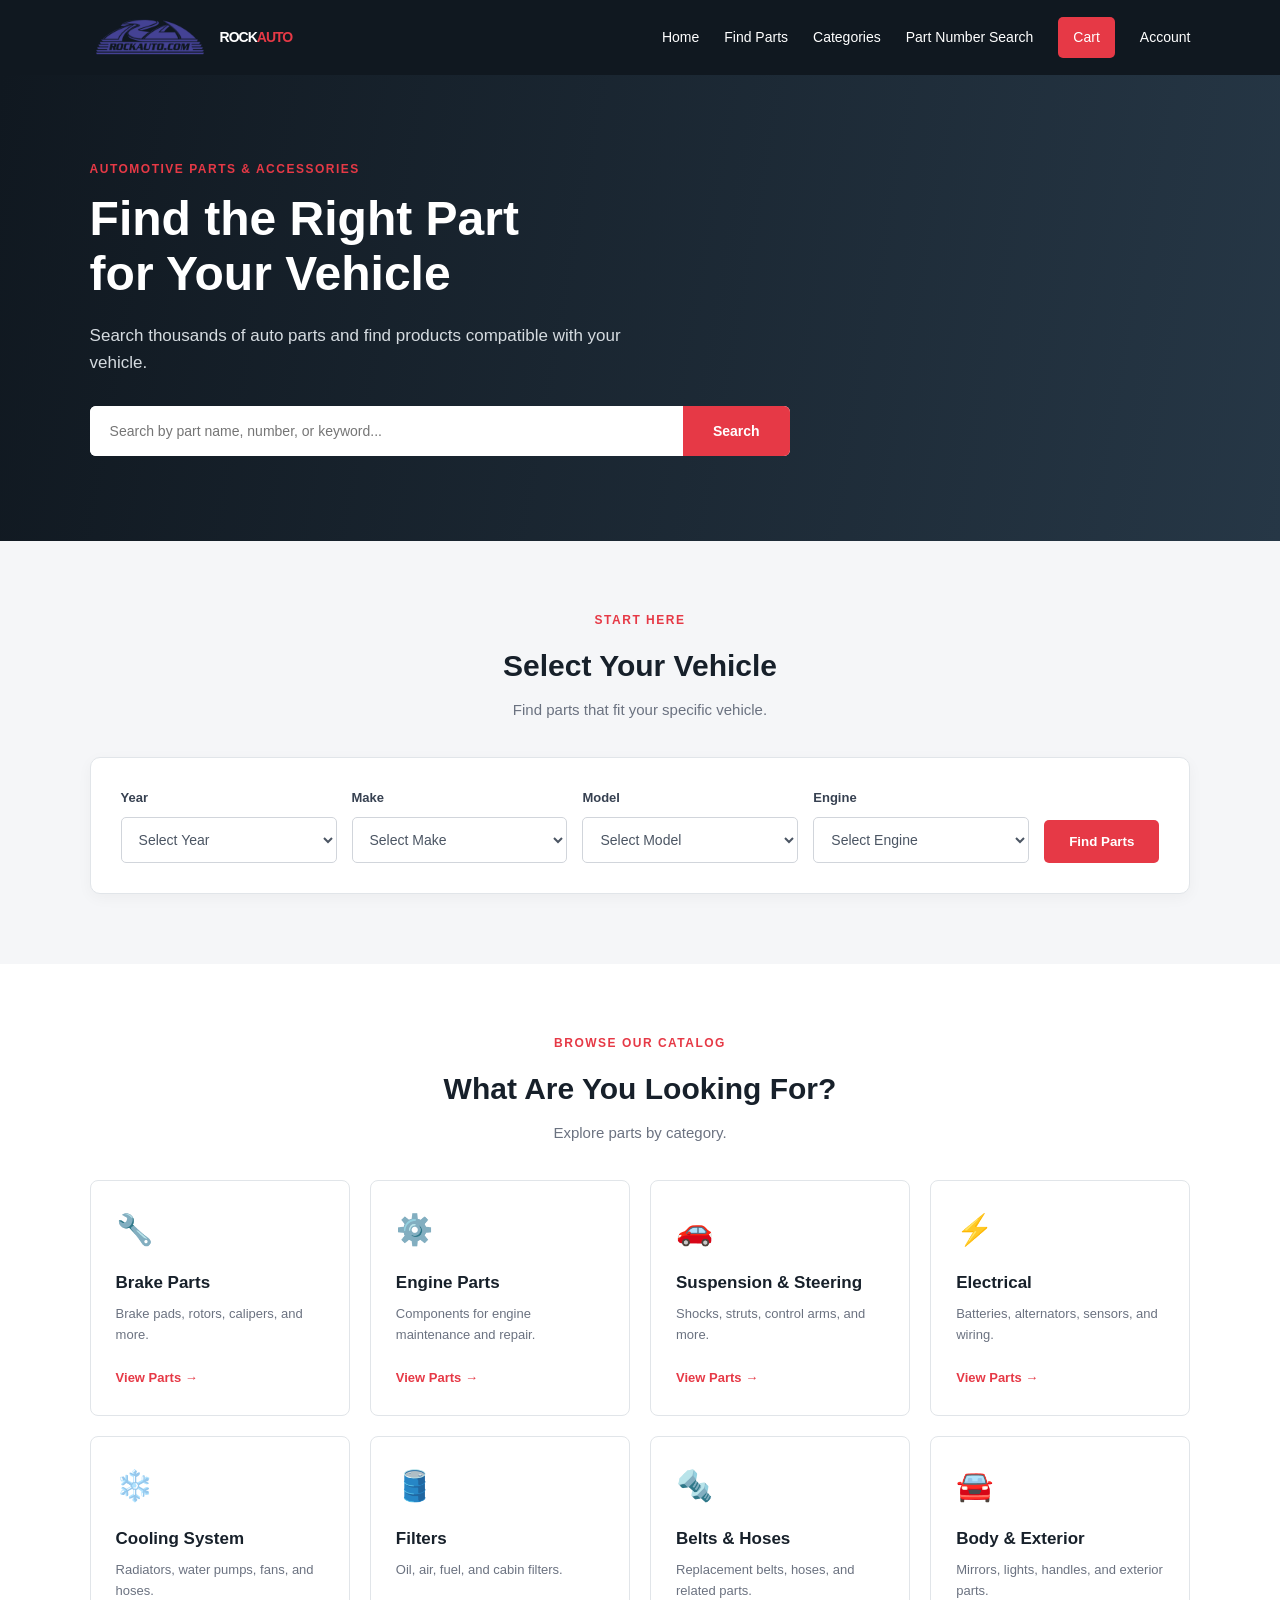
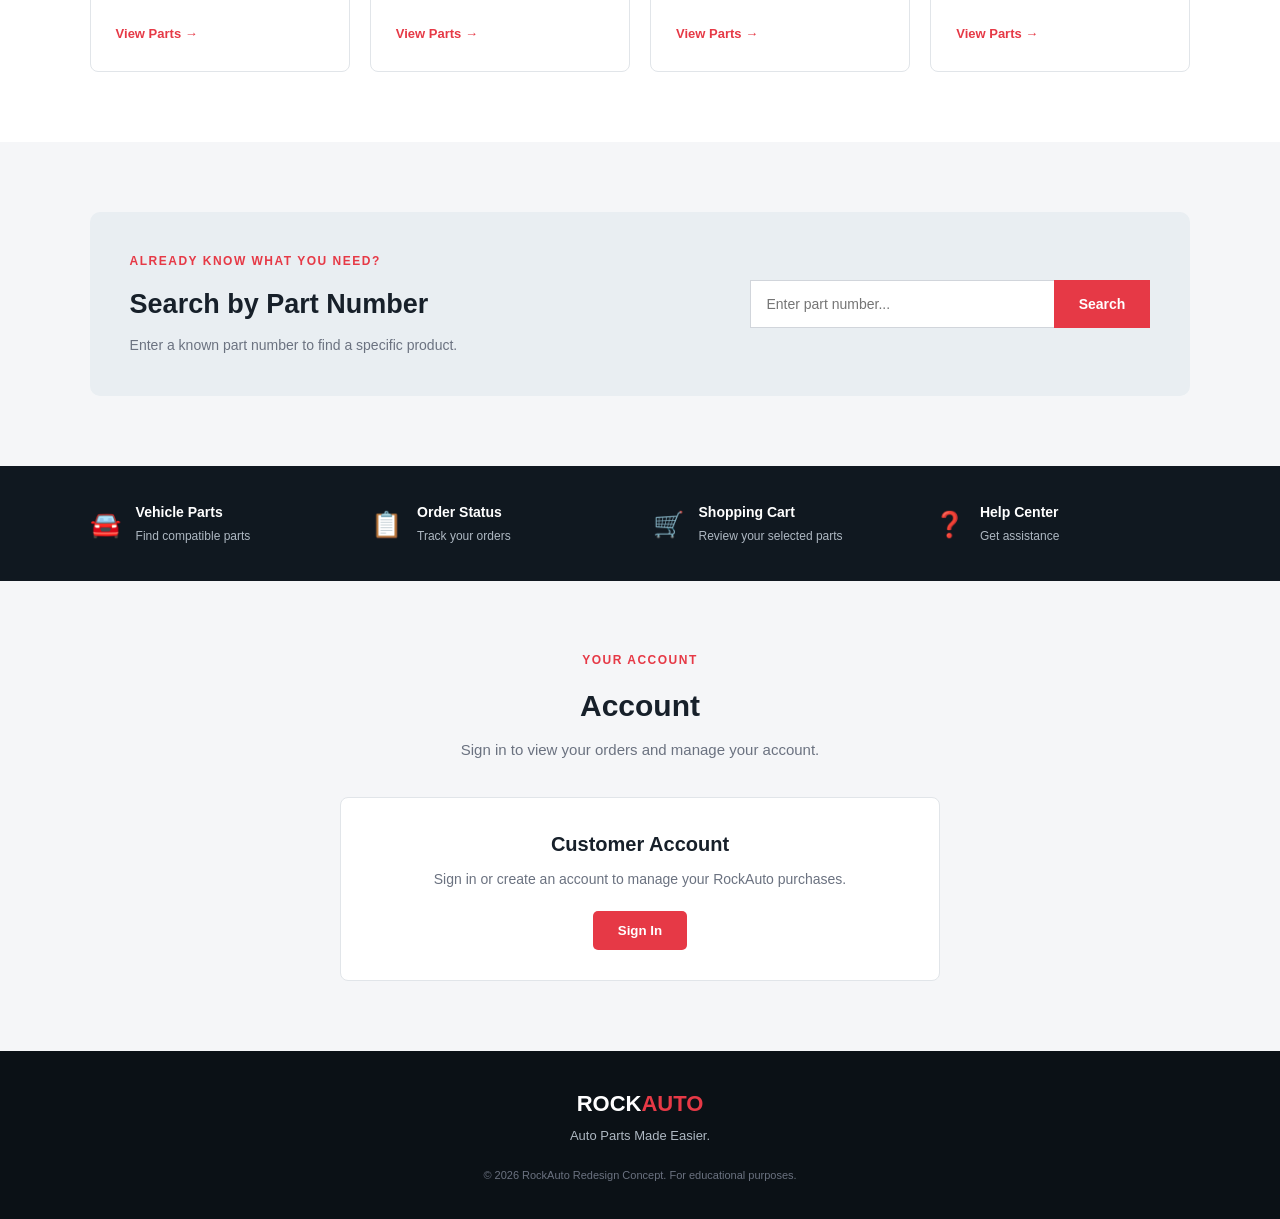
==== index.html @ 2efc0a8b "Add files via upload" ====
<!DOCTYPE html>

<html lang="en">

<head>
    <meta charset="UTF-8">
    <meta name="viewport" content="width=device-width, initial-scale=1.0">

<title>RockAuto | Auto Parts</title>

<link rel="stylesheet" href="style.css">

</head>

<body>

<div class="navbar">

    <div class="nav-container">

        <a href="index.html" class="logo">
            <img src="logo.png" alt="RockAuto Logo">
            ROCK<span>AUTO</span>
        </a>

        <div class="nav-links">
            <a href="index.html">Home</a>
            <a href="#vehicle-selector">Find Parts</a>
            <a href="#categories">Categories</a>
            <a href="#part-search">Part Number Search</a>
            <a href="cart.html" class="cart-link">Cart</a>
            <a href="#account">Account</a>
        </div>

    </div>

</div>

<div class="hero">

    <div class="hero-content">

        <p class="small-heading">AUTOMOTIVE PARTS & ACCESSORIES</p>
        
        <h1>
            Find the Right Part<br>
            for Your Vehicle
        </h1>

        <p class="hero-description">
            Search thousands of auto parts and find products
            compatible with your vehicle.
        </p>

        <div class="main-search">
            <input type="text" placeholder="Search by part name, number, or keyword...">
            <button type="button">Search</button>
        </div>

    </div>

</div>

<div class="section" id="vehicle-selector">

    <div class="section-heading">
        <p class="section-label">START HERE</p>
        <h2>Select Your Vehicle</h2>
        <p>Find parts that fit your specific vehicle.</p>
    </div>

    <div class="vehicle-box">

        <div class="vehicle-step">
            <label>Year</label>
            <select>
                <option>Select Year</option>
                <option>2026</option>
                <option>2025</option>
                <option>2024</option>
                <option>2023</option>
                <option>2022</option>
                <option>2021</option>
                <option>2020</option>
                <option>2019</option>   
                <option>2018</option>
                <option>2017</option>
                <option>2016</option>
            </select>
        </div>

        <div class="vehicle-step">
            <label>Make</label>
            <select>
                <option>Select Make</option>
                <option>Toyota</option>
                <option>Honda</option>
                <option>Ford</option>
                <option>Hyundai</option>
                <option>Mitsubishi</option>
                <option>Mazda</option>
                <option>Chevrolet</option>
                <option>Kia</option>
                <option>Nissan</option>
            </select>
        </div>

        <div class="vehicle-step">
            <label>Model</label>
            <select>
                <option>Select Model</option>
                <option>Vios</option>
                <option>Civic</option>
                <option>Corolla</option>
                <option>Ranger</option>
                <option>Accent</option>
                <option>Arata</option>
                <option>Suburban</option>
                <option>Carnival</option>
                <option>GT-R</option>
            </select>
        </div>

        <div class="vehicle-step">
            <label>Engine</label>
            <select>
                <option>Select Engine</option>
                <option>0.6L</option>
                <option>0.8L</option>
                <option>1.0L</option>
                <option>1.2L</option>
                <option>1.3L</option>
                <option>1.5L</option>
                <option>1.6L</option>
                <option>2.0L</option>
                <option>3.0L</option>
                <option>3.5L</option>
            </select>
        </div>

        <button type="button" class="find-button">Find Parts</button>

    </div>

</div>

<div class="section categories-section" id="categories">

    <div class="section-heading">
        <p class="section-label">BROWSE OUR CATALOG</p>
        <h2>What Are You Looking For?</h2>
        <p>Explore parts by category.</p>
    </div>

    <div class="category-grid">

        <div class="category-card">
            <div class="category-icon">🔧</div>
            <h3>Brake Parts</h3>
            <p>Brake pads, rotors, calipers, and more.</p>
            <a href="#">View Parts →</a>
        </div>

        <div class="category-card">
            <div class="category-icon">⚙️</div>
            <h3>Engine Parts</h3>
            <p>Components for engine maintenance and repair.</p>
            <a href="#">View Parts →</a>
        </div>

        <div class="category-card">
            <div class="category-icon">🚗</div>
            <h3>Suspension & Steering</h3>
            <p>Shocks, struts, control arms, and more.</p>
            <a href="#">View Parts →</a>
        </div>

        <div class="category-card">
            <div class="category-icon">⚡</div>
            <h3>Electrical</h3>
            <p>Batteries, alternators, sensors, and wiring.</p>
            <a href="#">View Parts →</a>
        </div>

        <div class="category-card">
            <div class="category-icon">❄️</div>
            <h3>Cooling System</h3>
            <p>Radiators, water pumps, fans, and hoses.</p>
            <a href="#">View Parts →</a>
        </div>

        <div class="category-card">
            <div class="category-icon">🛢️</div>
            <h3>Filters</h3>
            <p>Oil, air, fuel, and cabin filters.</p>
            <a href="#">View Parts →</a>
        </div>

        <div class="category-card">
            <div class="category-icon">🔩</div>
            <h3>Belts & Hoses</h3>
            <p>Replacement belts, hoses, and related parts.</p>
            <a href="#">View Parts →</a>
        </div>

        <div class="category-card">
            <div class="category-icon">🚘</div>
            <h3>Body & Exterior</h3>
            <p>Mirrors, lights, handles, and exterior parts.</p>
            <a href="#">View Parts →</a>
        </div>

    </div>

</div>

<div class="section" id="part-search">

    <div class="part-number-box">

        <div>
            <p class="section-label">ALREADY KNOW WHAT YOU NEED?</p>
            <h2>Search by Part Number</h2>
            <p>Enter a known part number to find a specific product.</p>
        </div>

        <div class="part-search">
            <input type="text" placeholder="Enter part number...">
            <button type="button">Search</button>
        </div>

    </div>

</div>

<div class="quick-access">

    <div class="quick-item">
        <span>🚘</span>
        <div>
            <h3>Vehicle Parts</h3>
            <p>Find compatible parts</p>
        </div>
    </div>

    <div class="quick-item">
        <span>📋</span>
        <div>
            <h3>Order Status</h3>
            <p>Track your orders</p>
        </div>
    </div>

    <a href="cart.html" class="quick-item">
        <span>🛒</span>
        <div>
            <h3>Shopping Cart</h3>
            <p>Review your selected parts</p>
        </div>
    </a>

    <div class="quick-item">
        <span>❓</span>
        <div>
            <h3>Help Center</h3>
            <p>Get assistance</p>
        </div>
    </div>

</div>

<div class="section" id="account">

    <div class="section-heading">
        <p class="section-label">YOUR ACCOUNT</p>
        <h2>Account</h2>
        <p>Sign in to view your orders and manage your account.</p>
    </div>

    <div class="account-box">
        <h3>Customer Account</h3>
        <p>Sign in or create an account to manage your RockAuto purchases.</p>
        <button type="button">Sign In</button>
    </div>

</div>

<div class="footer">

    <div class="footer-logo">
        ROCK<span>AUTO</span>
    </div>

    <p>Auto Parts Made Easier.</p>
    <p class="copyright">© 2026 RockAuto Redesign Concept. For educational purposes.</p>

</div>

</body>

</html>
---- style.css ----
* {
  margin: 0;
  padding: 0;
  box-sizing: border-box;
}

html {
scroll-behavior: smooth;
}

body {
font-family: Arial, Helvetica, sans-serif;
background-color: #f5f6f8;
color: #17202a;
line-height: 1.6;
}

.navbar {
background-color: #101820;
color: white;
min-height: 75px;
padding: 0 7%;
display: flex;
align-items: center;
justify-content: space-between;
gap: 25px;
}

.nav-container {
width: 100%;
display: flex;
align-items: center;
justify-content: space-between;
gap: 25px;
}

.logo {
    font-size: 25px;
    font-weight: bold;
    letter-spacing: -1px;
    white-space: nowrap;
    color: white;
    text-decoration: none;
    position: relative;
    padding-left: 130px;
}

.logo img {
    width: 120px;
    height: auto;
    position: absolute;
    left: 0;
    top: 50%;
    transform: translateY(-50%);
}

.logo span,
.footer-logo span {
color: #e63946;
}

.nav-links {
display: flex;
align-items: center;
gap: 25px;
}

.navbar a {
color: #ffffff;
text-decoration: none;
font-size: 14px;
transition: color 0.3s;
}

.navbar a:hover {
color: #e63946;
}

.cart-link {
background-color: #e63946;
padding: 9px 15px;
border-radius: 5px;
}

.cart-link:hover {
color: white !important;
background-color: #c92f3c;
}

.hero {
background: linear-gradient(100deg, #101820, #263746);
color: white;
padding: 85px 7%;
}

.hero-content {
max-width: 850px;
}

.small-heading,
.section-label {
color: #e63946;
font-size: 12px;
font-weight: bold;
letter-spacing: 1.5px;
margin-bottom: 12px;
}

.hero h1 {
font-size: 48px;
line-height: 1.15;
margin-bottom: 20px;
}

.hero-description {
color: #d5dbe0;
font-size: 17px;
margin-bottom: 30px;
max-width: 550px;
}

.main-search {
display: flex;
max-width: 700px;
background-color: white;
border-radius: 6px;
overflow: hidden;
}

.main-search input {
flex: 1;
border: none;
padding: 17px 20px;
font-size: 14px;
outline: none;
}

.main-search button,
.part-search button {
background-color: #e63946;
color: white;
border: none;
padding: 0 30px;
font-size: 14px;
font-weight: bold;
cursor: pointer;
}

.main-search button:hover,
.part-search button:hover,
.find-button:hover {
background-color: #c92f3c;
}

.section {
padding: 70px 7%;
}

.section-heading {
text-align: center;
margin-bottom: 35px;
}

.section-heading h2 {
font-size: 30px;
margin-bottom: 8px;
color: #17202a;
}

.section-heading p:not(.section-label) {
color: #6b7280;
font-size: 15px;
}

.vehicle-box {
background-color: white;
border: 1px solid #e1e5e9;
border-radius: 10px;
padding: 30px;
display: flex;
align-items: end;
gap: 15px;
max-width: 1150px;
margin: 0 auto;
box-shadow: 0 4px 15px rgba(0, 0, 0, 0.04);
}

.vehicle-step {
flex: 1;
}

.vehicle-step label {
display: block;
font-size: 13px;
font-weight: bold;
margin-bottom: 8px;
color: #374151;
}

.vehicle-step select {
width: 100%;
padding: 13px;
border: 1px solid #d1d5db;
border-radius: 5px;
background-color: white;
font-size: 14px;
color: #4b5563;
}

.find-button {
background-color: #e63946;
color: white;
border: none;
border-radius: 5px;
padding: 14px 25px;
font-weight: bold;
cursor: pointer;
white-space: nowrap;
}

.categories-section {
background-color: white;
}

.category-grid {
max-width: 1150px;
margin: 0 auto;
display: grid;
grid-template-columns: repeat(4, 1fr);
gap: 20px;
}

.category-card {
border: 1px solid #e1e5e9;
border-radius: 8px;
padding: 25px;
background-color: white;
transition: transform 0.3s, box-shadow 0.3s;
}

.category-card:hover {
transform: translateY(-4px);
box-shadow: 0 8px 20px rgba(0, 0, 0, 0.08);
}

.category-icon {
font-size: 30px;
margin-bottom: 15px;
}

.category-card h3 {
font-size: 17px;
margin-bottom: 8px;
}

.category-card p {
color: #6b7280;
font-size: 13px;
min-height: 45px;
margin-bottom: 15px;
}

.category-card a {
color: #e63946;
text-decoration: none;
font-size: 13px;
font-weight: bold;
}

.part-number-box {
max-width: 1150px;
margin: 0 auto;
padding: 40px;
border-radius: 10px;
background-color: #e9eef2;
display: flex;
align-items: center;
justify-content: space-between;
gap: 30px;
}

.part-number-box h2 {
font-size: 27px;
margin-bottom: 8px;
}

.part-number-box p:not(.section-label) {
color: #6b7280;
font-size: 14px;
}

.part-search {
display: flex;
min-width: 400px;
height: 48px;
}

.part-search input {
flex: 1;
border: 1px solid #d1d5db;
border-right: none;
padding: 0 15px;
outline: none;
font-size: 14px;
}

.part-search button {
padding: 0 25px;
}

.quick-access {
background-color: #101820;
color: white;
padding: 35px 7%;
display: grid;
grid-template-columns: repeat(4, 1fr);
gap: 25px;
}

.quick-item {
display: flex;
align-items: center;
gap: 15px;
color: white;
text-decoration: none;
}

.quick-item > span {
font-size: 25px;
}

.quick-item h3 {
font-size: 14px;
margin-bottom: 3px;
}

.quick-item p {
color: #aeb8c2;
font-size: 12px;
}

.footer {
background-color: #0b1116;
color: #aeb8c2;
text-align: center;
padding: 35px 7%;
}

.footer-logo {
color: white;
font-size: 22px;
font-weight: bold;
margin-bottom: 5px;
}

.footer p {
font-size: 13px;
}

.footer .copyright {
margin-top: 20px;
color: #6b7280;
font-size: 11px;
}

.account-box {
max-width: 600px;
margin: 0 auto;
background-color: white;
border: 1px solid #e1e5e9;
border-radius: 8px;
padding: 30px;
text-align: center;
}

.account-box h3 {
font-size: 20px;
margin-bottom: 8px;
}

.account-box p {
color: #6b7280;
font-size: 14px;
margin-bottom: 20px;
}

.account-box button {
background-color: #e63946;
color: white;
border: none;
border-radius: 5px;
padding: 12px 25px;
font-weight: bold;
cursor: pointer;
}

.account-box button:hover {
background-color: #c92f3c;
}

.cart-section {
background-color: #f5f6f8;
}

.cart-container {
max-width: 1150px;
margin: 0 auto;
display: grid;
grid-template-columns: 1fr 350px;
gap: 25px;
align-items: start;
}

.cart-products {
display: flex;
flex-direction: column;
gap: 15px;
}

.cart-product {
background-color: white;
border: 1px solid #e1e5e9;
border-radius: 8px;
padding: 20px;
display: flex;
align-items: center;
gap: 20px;
}

.cart-product-image {
width: 80px;
height: 80px;
background-color: #e9eef2;
border-radius: 6px;
display: flex;
align-items: center;
justify-content: center;
font-size: 35px;
flex-shrink: 0;
}

.cart-product-info {
flex: 1;
}

.cart-product-info .product-category {
margin-bottom: 5px;
}

.cart-product-info h3 {
font-size: 16px;
margin-bottom: 5px;
}

.cart-product-info p:not(.product-category) {
color: #6b7280;
font-size: 12px;
margin-bottom: 5px;
}

.product-category {
color: #e63946;
font-size: 12px;
font-weight: bold;
}

.part-number {
color: #9ca3af;
font-size: 11px;
}

.cart-product-quantity label,
.cart-product-price p {
display: block;
color: #6b7280;
font-size: 11px;
margin-bottom: 7px;
}

.quantity-box {
display: flex;
align-items: center;
border: 1px solid #d1d5db;
border-radius: 4px;
overflow: hidden;
}

.quantity-box button {
width: 28px;
height: 30px;
border: none;
background-color: #f5f6f8;
cursor: pointer;
font-size: 16px;
}

.quantity-box button:hover {
background-color: #e5e7eb;
}

.quantity-box span {
width: 30px;
text-align: center;
font-size: 13px;
}

.cart-product-price {
min-width: 90px;
}

.cart-product-price strong {
font-size: 15px;
color: #17202a;
}

.remove-button {
background: none;
border: none;
color: #e63946;
font-size: 12px;
cursor: pointer;
}

.remove-button:hover {
text-decoration: underline;
}

.cart-summary {
background-color: white;
border: 1px solid #e1e5e9;
border-radius: 8px;
padding: 25px;
position: sticky;
top: 20px;
}

.cart-summary h3 {
font-size: 20px;
margin-bottom: 25px;
}

.summary-row {
display: flex;
justify-content: space-between;
gap: 15px;
margin-bottom: 15px;
font-size: 13px;
color: #6b7280;
}

.summary-divider {
height: 1px;
background-color: #e1e5e9;
margin: 20px 0;
}

.summary-total {
display: flex;
justify-content: space-between;
align-items: center;
margin-bottom: 25px;
font-size: 18px;
}

.summary-total strong {
color: #17202a;
font-size: 21px;
}

.checkout-button {
width: 100%;
background-color: #e63946;
color: white;
border: none;
padding: 14px;
border-radius: 5px;
font-size: 14px;
font-weight: bold;
cursor: pointer;
margin-bottom: 10px;
}

.checkout-button:hover {
background-color: #c92f3c;
}

.continue-button {
display: block;
width: 100%;
background-color: white;
color: #374151;
border: 1px solid #d1d5db;
padding: 13px;
border-radius: 5px;
font-size: 13px;
text-align: center;
text-decoration: none;
cursor: pointer;
}

.continue-button:hover {
background-color: #f5f6f8;
}

@media (max-width: 1100px) {

.navbar {
    padding: 0 4%;
}

.nav-links {
    gap: 15px;
}

.category-grid {
    grid-template-columns: repeat(2, 1fr);
}

.vehicle-box {
    flex-wrap: wrap;
}

.vehicle-step {
    min-width: 200px;
}

}

@media (max-width: 900px) {

.cart-container {
    grid-template-columns: 1fr;
}

.cart-summary {
    position: static;
}

}

@media (max-width: 768px) {

.navbar {
    flex-direction: column;
    padding: 20px;
    gap: 15px;
}

.nav-container {
    flex-direction: column;
}

.nav-links {
    flex-wrap: wrap;
    justify-content: center;
}

.hero {
    padding: 60px 6%;
}

.hero h1 {
    font-size: 36px;
}

.main-search {
    flex-direction: column;
}

.main-search button {
    padding: 14px;
}

.section {
    padding: 50px 6%;
}

.vehicle-box {
    flex-direction: column;
    align-items: stretch;
}

.vehicle-step {
    min-width: 100%;
}

.find-button {
    width: 100%;
}

.category-grid {
    grid-template-columns: 1fr;
}

.part-number-box {
    flex-direction: column;
    align-items: stretch;
    padding: 30px;
}

.part-search {
    min-width: 100%;
}

.quick-access {
    grid-template-columns: repeat(2, 1fr);
    padding: 35px 6%;
}

}

@media (max-width: 650px) {

.cart-product {
    flex-wrap: wrap;
    gap: 15px;
}

.cart-product-info {
    min-width: calc(100% - 100px);
}

.cart-product-quantity,
.cart-product-price,
.remove-button {
    margin-top: 5px;
}

}

@media (max-width: 480px) {

.hero h1 {
    font-size: 30px;
}

.section-heading h2 {
    font-size: 25px;
}

.quick-access {
    grid-template-columns: 1fr;
}

.part-search {
    flex-direction: column;
    height: auto;
    gap: 10px;
}

.part-search input {
    height: 45px;
    border: 1px solid #d1d5db;
}

.part-search button {
    height: 45px;
}

}
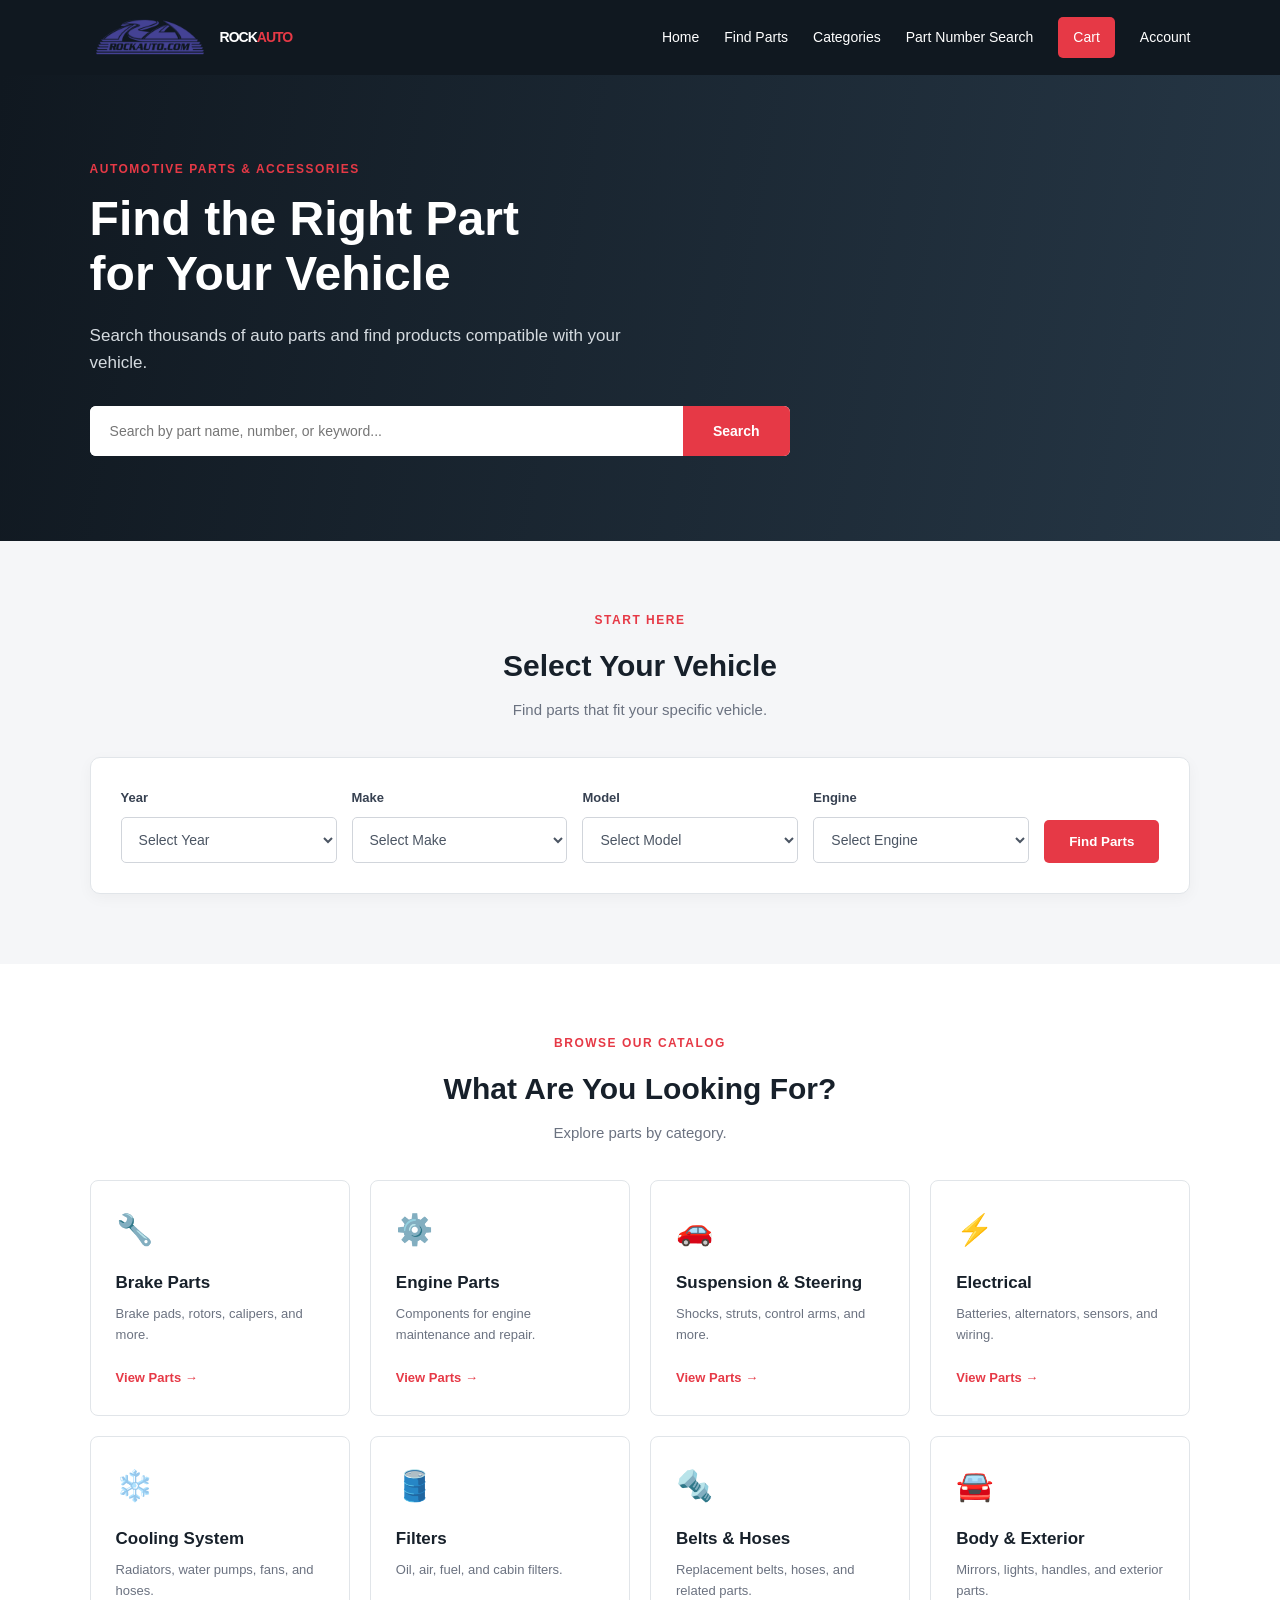
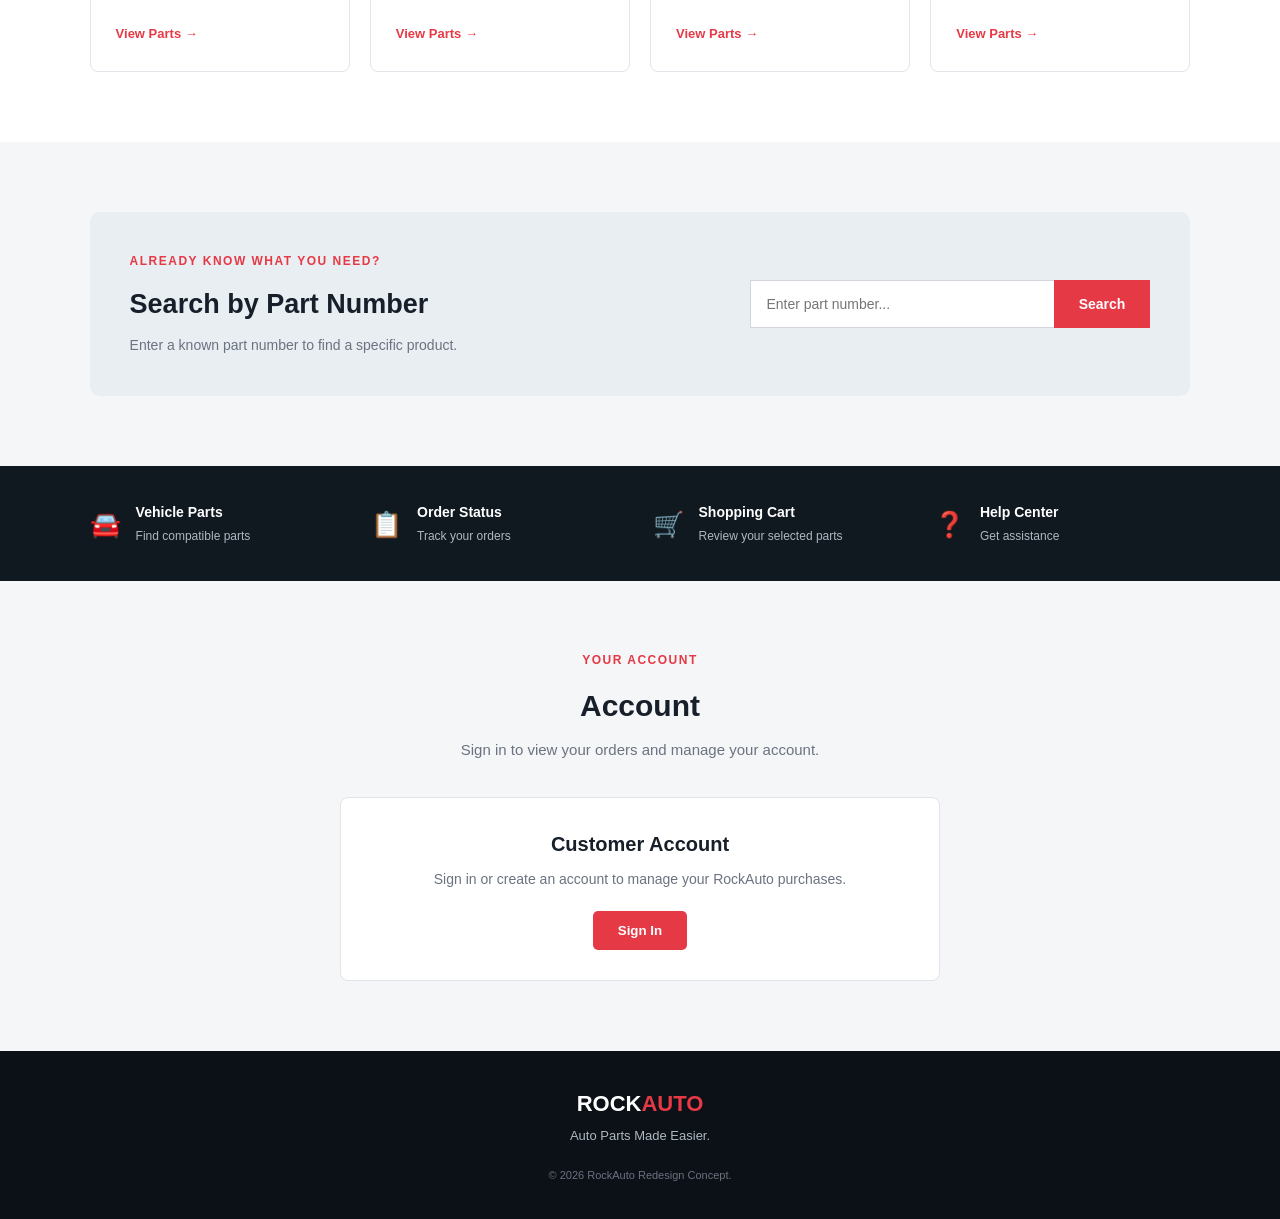
==== commit b0e3259f: "removed a sentence for footer" ====
--- a/index.html
+++ b/index.html
@@ -292,10 +292,10 @@
     </div>
 
     <p>Auto Parts Made Easier.</p>
-    <p class="copyright">© 2026 RockAuto Redesign Concept. For educational purposes.</p>
+    <p class="copyright">© 2026 RockAuto Redesign Concept.</p>
 
 </div>
 
 </body>
 
-</html>+</html>
--- a/style.css
+++ b/style.css
@@ -1,37 +1,37 @@
 * {
-  margin: 0;
-  padding: 0;
-  box-sizing: border-box;
+    margin: 0;
+    padding: 0;
+    box-sizing: border-box;
 }
 
 html {
-scroll-behavior: smooth;
+    scroll-behavior: smooth;
 }
 
 body {
-font-family: Arial, Helvetica, sans-serif;
-background-color: #f5f6f8;
-color: #17202a;
-line-height: 1.6;
+    font-family: Arial, Helvetica, sans-serif;
+    background-color: #f5f6f8;
+    color: #17202a;
+    line-height: 1.6;
 }
 
 .navbar {
-background-color: #101820;
-color: white;
-min-height: 75px;
-padding: 0 7%;
-display: flex;
-align-items: center;
-justify-content: space-between;
-gap: 25px;
+    background-color: #101820;
+    color: white;
+    min-height: 75px;
+    padding: 0 7%;
+    display: flex;
+    align-items: center;
+    justify-content: space-between;
+    gap: 25px;
 }
 
 .nav-container {
-width: 100%;
-display: flex;
-align-items: center;
-justify-content: space-between;
-gap: 25px;
+    width: 100%;
+    display: flex;
+    align-items: center;
+    justify-content: space-between;
+    gap: 25px;
 }
 
 .logo {
@@ -54,707 +54,713 @@
     transform: translateY(-50%);
 }
 
-.logo span,
-.footer-logo span {
-color: #e63946;
+.logo span, .footer-logo span {
+    color: #e63946;
 }
 
 .nav-links {
-display: flex;
-align-items: center;
-gap: 25px;
+    display: flex;
+    align-items: center;
+    gap: 25px;
 }
 
 .navbar a {
-color: #ffffff;
-text-decoration: none;
-font-size: 14px;
-transition: color 0.3s;
+    color: #ffffff;
+    text-decoration: none;
+    font-size: 14px;
+    transition: color 0.3s;
 }
 
 .navbar a:hover {
-color: #e63946;
+    color: #e63946;
 }
 
 .cart-link {
-background-color: #e63946;
-padding: 9px 15px;
-border-radius: 5px;
+    background-color: #e63946;
+    padding: 9px 15px;
+    border-radius: 5px;
 }
 
 .cart-link:hover {
-color: white !important;
-background-color: #c92f3c;
-}
+    color: white !important;
+    background-color: #c92f3c;
+}
+
+/* HTML PAGE */
 
 .hero {
-background: linear-gradient(100deg, #101820, #263746);
-color: white;
-padding: 85px 7%;
+    background: linear-gradient(100deg, #101820, #263746);
+    color: white;
+    padding: 85px 7%;
 }
 
 .hero-content {
-max-width: 850px;
-}
-
-.small-heading,
-.section-label {
-color: #e63946;
-font-size: 12px;
-font-weight: bold;
-letter-spacing: 1.5px;
-margin-bottom: 12px;
+    max-width: 850px;
+}
+
+.small-heading, .section-label {
+    color: #e63946;
+    font-size: 12px;
+    font-weight: bold;
+    letter-spacing: 1.5px;
+    margin-bottom: 12px;
 }
 
 .hero h1 {
-font-size: 48px;
-line-height: 1.15;
-margin-bottom: 20px;
+    font-size: 48px;
+    line-height: 1.15;
+    margin-bottom: 20px;
 }
 
 .hero-description {
-color: #d5dbe0;
-font-size: 17px;
-margin-bottom: 30px;
-max-width: 550px;
+    color: #d5dbe0;
+    font-size: 17px;
+    margin-bottom: 30px;
+    max-width: 550px;
 }
 
 .main-search {
-display: flex;
-max-width: 700px;
-background-color: white;
-border-radius: 6px;
-overflow: hidden;
+    display: flex;
+    max-width: 700px;
+    background-color: white;
+    border-radius: 6px;
+    overflow: hidden;
 }
 
 .main-search input {
-flex: 1;
-border: none;
-padding: 17px 20px;
-font-size: 14px;
-outline: none;
-}
-
-.main-search button,
+    flex: 1;
+    border: none;
+    padding: 17px 20px;
+    font-size: 14px;
+    outline: none;
+}
+
+.main-search button, .part-search button {
+    background-color: #e63946;
+    color: white;
+    border: none;
+    padding: 0 30px;
+    font-size: 14px;
+    font-weight: bold;
+    cursor: pointer;
+}
+
+.main-search button:hover, .part-search button:hover, .find-button:hover {
+    background-color: #c92f3c;
+}
+
+.section {
+    padding: 70px 7%;
+}
+
+.section-heading {
+    text-align: center;
+    margin-bottom: 35px;
+}
+
+.section-heading h2 {
+    font-size: 30px;
+    margin-bottom: 8px;
+    color: #17202a;
+}
+
+.section-heading p:not(.section-label) {
+    color: #6b7280;
+    font-size: 15px;
+}
+
+.vehicle-box {
+    background-color: white;
+    border: 1px solid #e1e5e9;
+    border-radius: 10px;
+    padding: 30px;
+    display: flex;
+    align-items: end;
+    gap: 15px;
+    max-width: 1150px;
+    margin: 0 auto;
+    box-shadow: 0 4px 15px rgba(0, 0, 0, 0.04);
+}
+
+.vehicle-step {
+    flex: 1;
+}
+
+.vehicle-step label {
+    display: block;
+    font-size: 13px;
+    font-weight: bold;
+    margin-bottom: 8px;
+    color: #374151;
+}
+
+.vehicle-step select {
+    width: 100%;
+    padding: 13px;
+    border: 1px solid #d1d5db;
+    border-radius: 5px;
+    background-color: white;
+    font-size: 14px;
+    color: #4b5563;
+}
+
+.find-button {
+    background-color: #e63946;
+    color: white;
+    border: none;
+    border-radius: 5px;
+    padding: 14px 25px;
+    font-weight: bold;
+    cursor: pointer;
+    white-space: nowrap;
+}
+
+.categories-section {
+    background-color: white;
+}
+
+.category-grid {
+    max-width: 1150px;
+    margin: 0 auto;
+    display: grid;
+    grid-template-columns: repeat(4, 1fr);
+    gap: 20px;
+}
+
+.category-card {
+    border: 1px solid #e1e5e9;
+    border-radius: 8px;
+    padding: 25px;
+    background-color: white;
+    transition: transform 0.3s, box-shadow 0.3s;
+}
+
+.category-card:hover {
+    transform: translateY(-4px);
+    box-shadow: 0 8px 20px rgba(0, 0, 0, 0.08);
+}
+
+.category-icon {
+    font-size: 30px;
+    margin-bottom: 15px;
+}
+
+.category-card h3 {
+    font-size: 17px;
+    margin-bottom: 8px;
+}
+
+.category-card p {
+    color: #6b7280;
+    font-size: 13px;
+    min-height: 45px;
+    margin-bottom: 15px;
+}
+
+.category-card a {
+    color: #e63946;
+    text-decoration: none;
+    font-size: 13px;
+    font-weight: bold;
+}
+
+.part-number-box {
+    max-width: 1150px;
+    margin: 0 auto;
+    padding: 40px;
+    border-radius: 10px;
+    background-color: #e9eef2;
+    display: flex;
+    align-items: center;
+    justify-content: space-between;
+    gap: 30px;
+}
+
+.part-number-box h2 {
+    font-size: 27px;
+    margin-bottom: 8px;
+}
+
+.part-number-box p:not(.section-label) {
+    color: #6b7280;
+    font-size: 14px;
+}
+
+.part-search {
+    display: flex;
+    min-width: 400px;
+    height: 48px;
+}
+
+.part-search input {
+    flex: 1;
+    border: 1px solid #d1d5db;
+    border-right: none;
+    padding: 0 15px;
+    outline: none;
+    font-size: 14px;
+}
+
 .part-search button {
-background-color: #e63946;
-color: white;
-border: none;
-padding: 0 30px;
-font-size: 14px;
-font-weight: bold;
-cursor: pointer;
-}
-
-.main-search button:hover,
-.part-search button:hover,
-.find-button:hover {
-background-color: #c92f3c;
-}
-
-.section {
-padding: 70px 7%;
-}
-
-.section-heading {
-text-align: center;
-margin-bottom: 35px;
-}
-
-.section-heading h2 {
-font-size: 30px;
-margin-bottom: 8px;
-color: #17202a;
-}
-
-.section-heading p:not(.section-label) {
-color: #6b7280;
-font-size: 15px;
-}
-
-.vehicle-box {
-background-color: white;
-border: 1px solid #e1e5e9;
-border-radius: 10px;
-padding: 30px;
-display: flex;
-align-items: end;
-gap: 15px;
-max-width: 1150px;
-margin: 0 auto;
-box-shadow: 0 4px 15px rgba(0, 0, 0, 0.04);
-}
-
-.vehicle-step {
-flex: 1;
-}
-
-.vehicle-step label {
-display: block;
-font-size: 13px;
-font-weight: bold;
-margin-bottom: 8px;
-color: #374151;
-}
-
-.vehicle-step select {
-width: 100%;
-padding: 13px;
-border: 1px solid #d1d5db;
-border-radius: 5px;
-background-color: white;
-font-size: 14px;
-color: #4b5563;
-}
-
-.find-button {
-background-color: #e63946;
-color: white;
-border: none;
-border-radius: 5px;
-padding: 14px 25px;
-font-weight: bold;
-cursor: pointer;
-white-space: nowrap;
-}
-
-.categories-section {
-background-color: white;
-}
-
-.category-grid {
-max-width: 1150px;
-margin: 0 auto;
-display: grid;
-grid-template-columns: repeat(4, 1fr);
-gap: 20px;
-}
-
-.category-card {
-border: 1px solid #e1e5e9;
-border-radius: 8px;
-padding: 25px;
-background-color: white;
-transition: transform 0.3s, box-shadow 0.3s;
-}
-
-.category-card:hover {
-transform: translateY(-4px);
-box-shadow: 0 8px 20px rgba(0, 0, 0, 0.08);
-}
-
-.category-icon {
-font-size: 30px;
-margin-bottom: 15px;
-}
-
-.category-card h3 {
-font-size: 17px;
-margin-bottom: 8px;
-}
-
-.category-card p {
-color: #6b7280;
-font-size: 13px;
-min-height: 45px;
-margin-bottom: 15px;
-}
-
-.category-card a {
-color: #e63946;
-text-decoration: none;
-font-size: 13px;
-font-weight: bold;
-}
-
-.part-number-box {
-max-width: 1150px;
-margin: 0 auto;
-padding: 40px;
-border-radius: 10px;
-background-color: #e9eef2;
-display: flex;
-align-items: center;
-justify-content: space-between;
-gap: 30px;
-}
-
-.part-number-box h2 {
-font-size: 27px;
-margin-bottom: 8px;
-}
-
-.part-number-box p:not(.section-label) {
-color: #6b7280;
-font-size: 14px;
-}
-
-.part-search {
-display: flex;
-min-width: 400px;
-height: 48px;
-}
-
-.part-search input {
-flex: 1;
-border: 1px solid #d1d5db;
-border-right: none;
-padding: 0 15px;
-outline: none;
-font-size: 14px;
-}
-
-.part-search button {
-padding: 0 25px;
+    padding: 0 25px;
 }
 
 .quick-access {
-background-color: #101820;
-color: white;
-padding: 35px 7%;
-display: grid;
-grid-template-columns: repeat(4, 1fr);
-gap: 25px;
+    background-color: #101820;
+    color: white;
+    padding: 35px 7%;
+    display: grid;
+    grid-template-columns: repeat(4, 1fr);
+    gap: 25px;
 }
 
 .quick-item {
-display: flex;
-align-items: center;
-gap: 15px;
-color: white;
-text-decoration: none;
+    display: flex;
+    align-items: center;
+    gap: 15px;
+    color: white;
+    text-decoration: none;
 }
 
 .quick-item > span {
-font-size: 25px;
+    font-size: 25px;
 }
 
 .quick-item h3 {
-font-size: 14px;
-margin-bottom: 3px;
+    font-size: 14px;
+    margin-bottom: 3px;
 }
 
 .quick-item p {
-color: #aeb8c2;
-font-size: 12px;
+    color: #aeb8c2;
+    font-size: 12px;
 }
 
 .footer {
-background-color: #0b1116;
-color: #aeb8c2;
-text-align: center;
-padding: 35px 7%;
+    background-color: #0b1116;
+    color: #aeb8c2;
+    text-align: center;
+    padding: 35px 7%;
 }
 
 .footer-logo {
-color: white;
-font-size: 22px;
-font-weight: bold;
-margin-bottom: 5px;
+    color: white;
+    font-size: 22px;
+    font-weight: bold;
+    margin-bottom: 5px;
 }
 
 .footer p {
-font-size: 13px;
+    display: block;
+    margin: 0;
+    padding: 0;
+    font-size: 13px;
+    line-height: 1.6;
 }
 
 .footer .copyright {
-margin-top: 20px;
-color: #6b7280;
-font-size: 11px;
+    display: block;
+    margin-top: 20px;
+    color: #6b7280;
+    font-size: 11px;
 }
 
 .account-box {
-max-width: 600px;
-margin: 0 auto;
-background-color: white;
-border: 1px solid #e1e5e9;
-border-radius: 8px;
-padding: 30px;
-text-align: center;
+    max-width: 600px;
+    margin: 0 auto;
+    background-color: white;
+    border: 1px solid #e1e5e9;
+    border-radius: 8px;
+    padding: 30px;
+    text-align: center;
 }
 
 .account-box h3 {
-font-size: 20px;
-margin-bottom: 8px;
+    font-size: 20px;
+    margin-bottom: 8px;
 }
 
 .account-box p {
-color: #6b7280;
-font-size: 14px;
-margin-bottom: 20px;
+    color: #6b7280;
+    font-size: 14px;
+    margin-bottom: 20px;
 }
 
 .account-box button {
-background-color: #e63946;
-color: white;
-border: none;
-border-radius: 5px;
-padding: 12px 25px;
-font-weight: bold;
-cursor: pointer;
+    background-color: #e63946;
+    color: white;
+    border: none;
+    border-radius: 5px;
+    padding: 12px 25px;
+    font-weight: bold;
+    cursor: pointer;
 }
 
 .account-box button:hover {
-background-color: #c92f3c;
-}
+    background-color: #c92f3c;
+}
+
+
+/* CART PAGE */
+
 
 .cart-section {
-background-color: #f5f6f8;
+    background-color: #f5f6f8;
 }
 
 .cart-container {
-max-width: 1150px;
-margin: 0 auto;
-display: grid;
-grid-template-columns: 1fr 350px;
-gap: 25px;
-align-items: start;
+    max-width: 1150px;
+    margin: 0 auto;
+    display: grid;
+    grid-template-columns: 1fr 350px;
+    gap: 25px;
+    align-items: start;
 }
 
 .cart-products {
-display: flex;
-flex-direction: column;
-gap: 15px;
+    display: flex;
+    flex-direction: column;
+    gap: 15px;
 }
 
 .cart-product {
-background-color: white;
-border: 1px solid #e1e5e9;
-border-radius: 8px;
-padding: 20px;
-display: flex;
-align-items: center;
-gap: 20px;
+    background-color: white;
+    border: 1px solid #e1e5e9;
+    border-radius: 8px;
+    padding: 20px;
+    display: flex;
+    align-items: center;
+    gap: 20px;
 }
 
 .cart-product-image {
-width: 80px;
-height: 80px;
-background-color: #e9eef2;
-border-radius: 6px;
-display: flex;
-align-items: center;
-justify-content: center;
-font-size: 35px;
-flex-shrink: 0;
+    width: 80px;
+    height: 80px;
+    background-color: #e9eef2;
+    border-radius: 6px;
+    display: flex;
+    align-items: center;
+    justify-content: center;
+    font-size: 35px;
+    flex-shrink: 0;
 }
 
 .cart-product-info {
-flex: 1;
+    flex: 1;
 }
 
 .cart-product-info .product-category {
-margin-bottom: 5px;
+    margin-bottom: 5px;
 }
 
 .cart-product-info h3 {
-font-size: 16px;
-margin-bottom: 5px;
+    font-size: 16px;
+    margin-bottom: 5px;
 }
 
 .cart-product-info p:not(.product-category) {
-color: #6b7280;
-font-size: 12px;
-margin-bottom: 5px;
+    color: #6b7280;
+    font-size: 12px;
+    margin-bottom: 5px;
 }
 
 .product-category {
-color: #e63946;
-font-size: 12px;
-font-weight: bold;
+    color: #e63946;
+    font-size: 12px;
+    font-weight: bold;
 }
 
 .part-number {
-color: #9ca3af;
-font-size: 11px;
+    color: #9ca3af;
+    font-size: 11px;
 }
 
 .cart-product-quantity label,
 .cart-product-price p {
-display: block;
-color: #6b7280;
-font-size: 11px;
-margin-bottom: 7px;
+    display: block;
+    color: #6b7280;
+    font-size: 11px;
+    margin-bottom: 7px;
 }
 
 .quantity-box {
-display: flex;
-align-items: center;
-border: 1px solid #d1d5db;
-border-radius: 4px;
-overflow: hidden;
+    display: flex;
+    align-items: center;
+    border: 1px solid #d1d5db;
+    border-radius: 4px;
+    overflow: hidden;
 }
 
 .quantity-box button {
-width: 28px;
-height: 30px;
-border: none;
-background-color: #f5f6f8;
-cursor: pointer;
-font-size: 16px;
+    width: 28px;
+    height: 30px;
+    border: none;
+    background-color: #f5f6f8;
+    cursor: pointer;
+    font-size: 16px;
 }
 
 .quantity-box button:hover {
-background-color: #e5e7eb;
+    background-color: #e5e7eb;
 }
 
 .quantity-box span {
-width: 30px;
-text-align: center;
-font-size: 13px;
+    width: 30px;
+    text-align: center;
+    font-size: 13px;
 }
 
 .cart-product-price {
-min-width: 90px;
+    min-width: 90px;
 }
 
 .cart-product-price strong {
-font-size: 15px;
-color: #17202a;
+    font-size: 15px;
+    color: #17202a;
 }
 
 .remove-button {
-background: none;
-border: none;
-color: #e63946;
-font-size: 12px;
-cursor: pointer;
+    background: none;
+    border: none;
+    color: #e63946;
+    font-size: 12px;
+    cursor: pointer;
 }
 
 .remove-button:hover {
-text-decoration: underline;
+    text-decoration: underline;
 }
 
 .cart-summary {
-background-color: white;
-border: 1px solid #e1e5e9;
-border-radius: 8px;
-padding: 25px;
-position: sticky;
-top: 20px;
+    background-color: white;
+    border: 1px solid #e1e5e9;
+    border-radius: 8px;
+    padding: 25px;
+    position: sticky;
+    top: 20px;
 }
 
 .cart-summary h3 {
-font-size: 20px;
-margin-bottom: 25px;
+    font-size: 20px;
+    margin-bottom: 25px;
 }
 
 .summary-row {
-display: flex;
-justify-content: space-between;
-gap: 15px;
-margin-bottom: 15px;
-font-size: 13px;
-color: #6b7280;
+    display: flex;
+    justify-content: space-between;
+    gap: 15px;
+    margin-bottom: 15px;
+    font-size: 13px;
+    color: #6b7280;
 }
 
 .summary-divider {
-height: 1px;
-background-color: #e1e5e9;
-margin: 20px 0;
+    height: 1px;
+    background-color: #e1e5e9;
+    margin: 20px 0;
 }
 
 .summary-total {
-display: flex;
-justify-content: space-between;
-align-items: center;
-margin-bottom: 25px;
-font-size: 18px;
+    display: flex;
+    justify-content: space-between;
+    align-items: center;
+    margin-bottom: 25px;
+    font-size: 18px;
 }
 
 .summary-total strong {
-color: #17202a;
-font-size: 21px;
+    color: #17202a;
+    font-size: 21px;
 }
 
 .checkout-button {
-width: 100%;
-background-color: #e63946;
-color: white;
-border: none;
-padding: 14px;
-border-radius: 5px;
-font-size: 14px;
-font-weight: bold;
-cursor: pointer;
-margin-bottom: 10px;
+    width: 100%;
+    background-color: #e63946;
+    color: white;
+    border: none;
+    padding: 14px;
+    border-radius: 5px;
+    font-size: 14px;
+    font-weight: bold;
+    cursor: pointer;
+    margin-bottom: 10px;
 }
 
 .checkout-button:hover {
-background-color: #c92f3c;
+    background-color: #c92f3c;
 }
 
 .continue-button {
-display: block;
-width: 100%;
-background-color: white;
-color: #374151;
-border: 1px solid #d1d5db;
-padding: 13px;
-border-radius: 5px;
-font-size: 13px;
-text-align: center;
-text-decoration: none;
-cursor: pointer;
+    display: block;
+    width: 100%;
+    background-color: white;
+    color: #374151;
+    border: 1px solid #d1d5db;
+    padding: 13px;
+    border-radius: 5px;
+    font-size: 13px;
+    text-align: center;
+    text-decoration: none;
+    cursor: pointer;
 }
 
 .continue-button:hover {
-background-color: #f5f6f8;
+    background-color: #f5f6f8;
 }
 
 @media (max-width: 1100px) {
 
-.navbar {
-    padding: 0 4%;
-}
-
-.nav-links {
-    gap: 15px;
-}
-
-.category-grid {
-    grid-template-columns: repeat(2, 1fr);
-}
-
-.vehicle-box {
-    flex-wrap: wrap;
-}
-
-.vehicle-step {
-    min-width: 200px;
-}
+    .navbar {
+        padding: 0 4%;
+    }
+
+    .nav-links {
+        gap: 15px;
+    }
+
+    .category-grid {
+        grid-template-columns: repeat(2, 1fr);
+    }
+
+    .vehicle-box {
+        flex-wrap: wrap;
+    }
+
+    .vehicle-step {
+        min-width: 200px;
+    }
 
 }
 
 @media (max-width: 900px) {
 
-.cart-container {
-    grid-template-columns: 1fr;
-}
-
-.cart-summary {
-    position: static;
-}
+    .cart-container {
+        grid-template-columns: 1fr;
+    }
+
+    .cart-summary {
+        position: static;
+    }
 
 }
 
 @media (max-width: 768px) {
 
-.navbar {
-    flex-direction: column;
-    padding: 20px;
-    gap: 15px;
-}
-
-.nav-container {
-    flex-direction: column;
-}
-
-.nav-links {
-    flex-wrap: wrap;
-    justify-content: center;
-}
-
-.hero {
-    padding: 60px 6%;
-}
-
-.hero h1 {
-    font-size: 36px;
-}
-
-.main-search {
-    flex-direction: column;
-}
-
-.main-search button {
-    padding: 14px;
-}
-
-.section {
-    padding: 50px 6%;
-}
-
-.vehicle-box {
-    flex-direction: column;
-    align-items: stretch;
-}
-
-.vehicle-step {
-    min-width: 100%;
-}
-
-.find-button {
-    width: 100%;
-}
-
-.category-grid {
-    grid-template-columns: 1fr;
-}
-
-.part-number-box {
-    flex-direction: column;
-    align-items: stretch;
-    padding: 30px;
-}
-
-.part-search {
-    min-width: 100%;
-}
-
-.quick-access {
-    grid-template-columns: repeat(2, 1fr);
-    padding: 35px 6%;
-}
+    .navbar {
+        flex-direction: column;
+        padding: 20px;
+        gap: 15px;
+    }
+
+    .nav-container {
+        flex-direction: column;
+    }
+
+    .nav-links {
+        flex-wrap: wrap;
+        justify-content: center;
+    }
+
+    .hero {
+        padding: 60px 6%;
+    }
+
+    .hero h1 {
+        font-size: 36px;
+    }
+
+    .main-search {
+        flex-direction: column;
+    }
+
+    .main-search button {
+        padding: 14px;
+    }
+
+    .section {
+        padding: 50px 6%;
+    }
+
+    .vehicle-box {
+        flex-direction: column;
+        align-items: stretch;
+    }
+
+    .vehicle-step {
+        min-width: 100%;
+    }
+
+    .find-button {
+        width: 100%;
+    }
+
+    .category-grid {
+        grid-template-columns: 1fr;
+    }
+
+    .part-number-box {
+        flex-direction: column;
+        align-items: stretch;
+        padding: 30px;
+    }
+
+    .part-search {
+        min-width: 100%;
+    }
+
+    .quick-access {
+        grid-template-columns: repeat(2, 1fr);
+        padding: 35px 6%;
+    }
 
 }
 
 @media (max-width: 650px) {
 
-.cart-product {
-    flex-wrap: wrap;
-    gap: 15px;
-}
-
-.cart-product-info {
-    min-width: calc(100% - 100px);
-}
-
-.cart-product-quantity,
-.cart-product-price,
-.remove-button {
-    margin-top: 5px;
-}
+    .cart-product {
+        flex-wrap: wrap;
+        gap: 15px;
+    }
+
+    .cart-product-info {
+        min-width: calc(100% - 100px);
+    }
+
+    .cart-product-quantity,
+    .cart-product-price,
+    .remove-button {
+        margin-top: 5px;
+    }
 
 }
 
 @media (max-width: 480px) {
 
-.hero h1 {
-    font-size: 30px;
-}
-
-.section-heading h2 {
-    font-size: 25px;
-}
-
-.quick-access {
-    grid-template-columns: 1fr;
-}
-
-.part-search {
-    flex-direction: column;
-    height: auto;
-    gap: 10px;
-}
-
-.part-search input {
-    height: 45px;
-    border: 1px solid #d1d5db;
-}
-
-.part-search button {
-    height: 45px;
-}
-
-}+    .hero h1 {
+        font-size: 30px;
+    }
+
+    .section-heading h2 {
+        font-size: 25px;
+    }
+
+    .quick-access {
+        grid-template-columns: 1fr;
+    }
+
+    .part-search {
+        flex-direction: column;
+        height: auto;
+        gap: 10px;
+    }
+
+    .part-search input {
+        height: 45px;
+        border: 1px solid #d1d5db;
+    }
+
+    .part-search button {
+        height: 45px;
+    }
+
+}
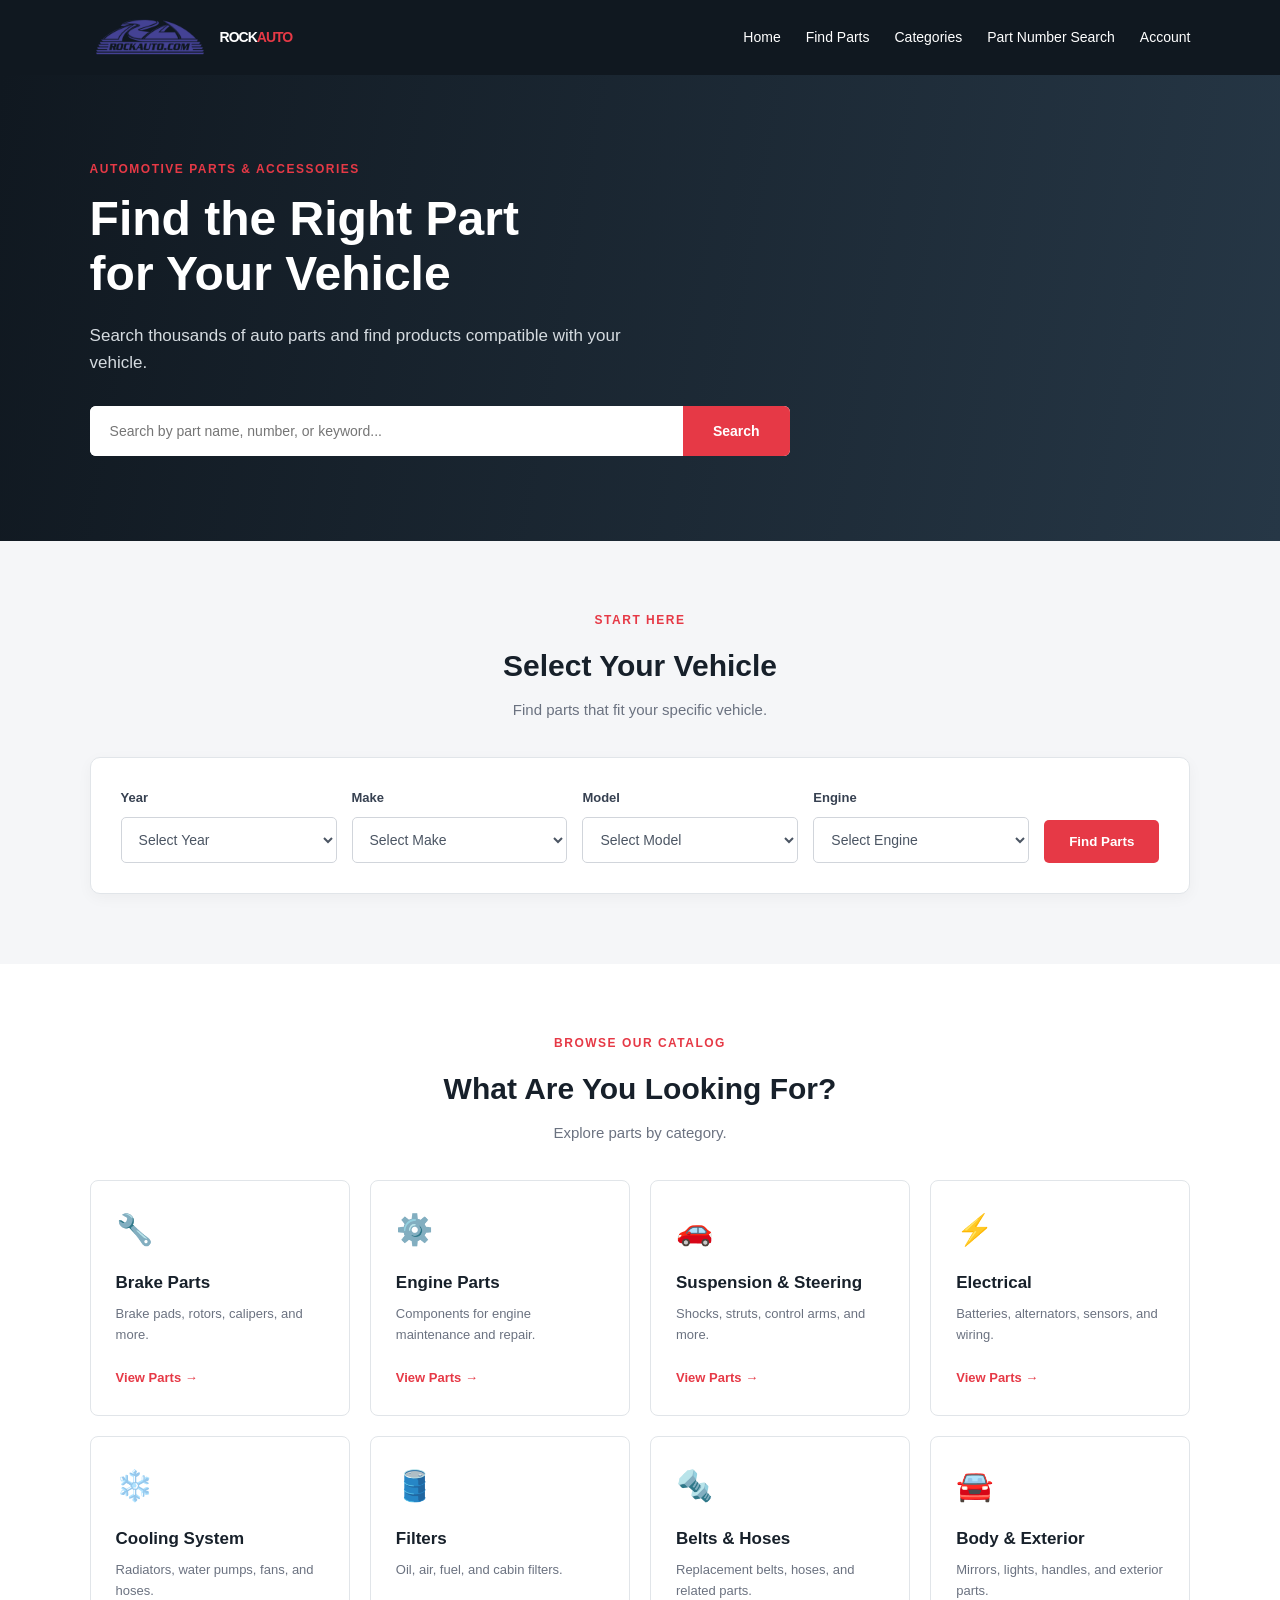
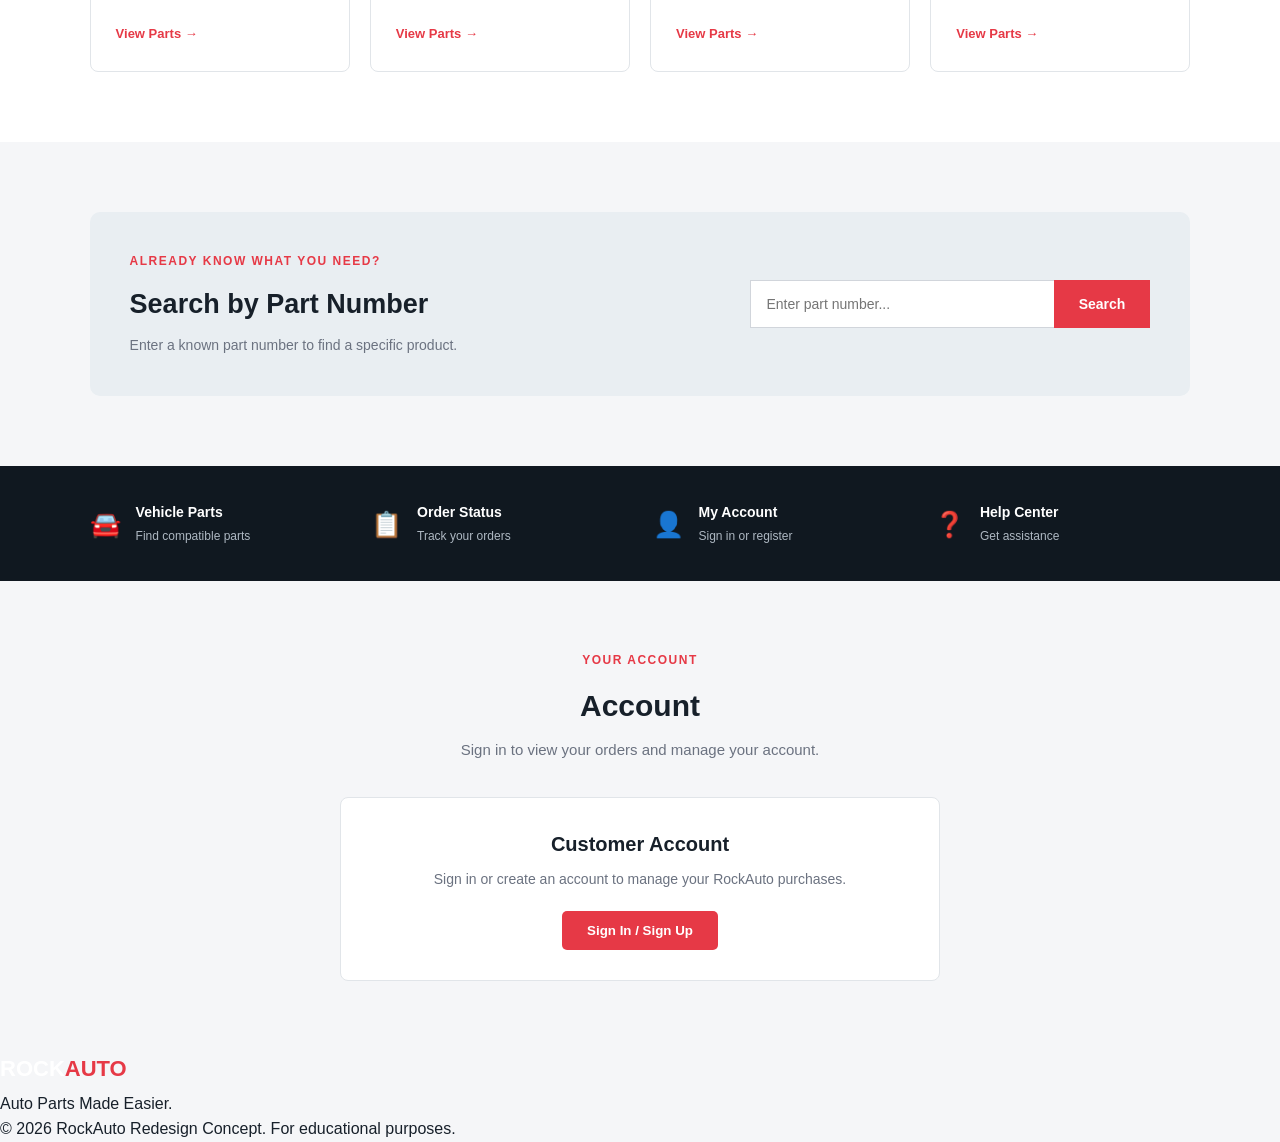
==== commit 0a0f56b8: "aa" ====
--- a/index.html
+++ b/index.html
@@ -1,47 +1,32 @@
 <!DOCTYPE html>
-
 <html lang="en">
-
 <head>
     <meta charset="UTF-8">
     <meta name="viewport" content="width=device-width, initial-scale=1.0">
-
-<title>RockAuto | Auto Parts</title>
-
-<link rel="stylesheet" href="style.css">
-
+    <title>RockAuto | Auto Parts</title>
+    <link rel="stylesheet" href="style.css">
 </head>
-
 <body>
 
-<div class="navbar">
-
+<nav class="navbar">
     <div class="nav-container">
-
         <a href="index.html" class="logo">
             <img src="logo.png" alt="RockAuto Logo">
             ROCK<span>AUTO</span>
         </a>
-
         <div class="nav-links">
             <a href="index.html">Home</a>
             <a href="#vehicle-selector">Find Parts</a>
             <a href="#categories">Categories</a>
             <a href="#part-search">Part Number Search</a>
-            <a href="cart.html" class="cart-link">Cart</a>
-            <a href="#account">Account</a>
-        </div>
-
-    </div>
-
-</div>
-
-<div class="hero">
-
+            <a href="signin.html">Account</a>
+        </div>
+    </div>
+</nav>
+
+<section class="hero">
     <div class="hero-content">
-
         <p class="small-heading">AUTOMOTIVE PARTS & ACCESSORIES</p>
-        
         <h1>
             Find the Right Part<br>
             for Your Vehicle
@@ -56,12 +41,10 @@
             <input type="text" placeholder="Search by part name, number, or keyword...">
             <button type="button">Search</button>
         </div>
-
-    </div>
-
-</div>
-
-<div class="section" id="vehicle-selector">
+    </div>
+</section>
+
+<section class="section" id="vehicle-selector">
 
     <div class="section-heading">
         <p class="section-label">START HERE</p>
@@ -70,7 +53,6 @@
     </div>
 
     <div class="vehicle-box">
-
         <div class="vehicle-step">
             <label>Year</label>
             <select>
@@ -139,13 +121,10 @@
         </div>
 
         <button type="button" class="find-button">Find Parts</button>
-
-    </div>
-
-</div>
-
-<div class="section categories-section" id="categories">
-
+    </div>
+</section>
+
+<section class="section categories-section" id="categories">
     <div class="section-heading">
         <p class="section-label">BROWSE OUR CATALOG</p>
         <h2>What Are You Looking For?</h2>
@@ -153,7 +132,6 @@
     </div>
 
     <div class="category-grid">
-
         <div class="category-card">
             <div class="category-icon">🔧</div>
             <h3>Brake Parts</h3>
@@ -209,15 +187,11 @@
             <p>Mirrors, lights, handles, and exterior parts.</p>
             <a href="#">View Parts →</a>
         </div>
-
-    </div>
-
-</div>
-
-<div class="section" id="part-search">
-
+    </div>
+</section>
+
+<section class="section" id="part-search">
     <div class="part-number-box">
-
         <div>
             <p class="section-label">ALREADY KNOW WHAT YOU NEED?</p>
             <h2>Search by Part Number</h2>
@@ -228,13 +202,10 @@
             <input type="text" placeholder="Enter part number...">
             <button type="button">Search</button>
         </div>
-
-    </div>
-
-</div>
-
-<div class="quick-access">
-
+    </div>
+</section>
+
+<section class="quick-access">
     <div class="quick-item">
         <span>🚘</span>
         <div>
@@ -251,11 +222,11 @@
         </div>
     </div>
 
-    <a href="cart.html" class="quick-item">
-        <span>🛒</span>
-        <div>
-            <h3>Shopping Cart</h3>
-            <p>Review your selected parts</p>
+    <a href="signin.html" class="quick-item">
+        <span>👤</span>
+        <div>
+            <h3>My Account</h3>
+            <p>Sign in or register</p>
         </div>
     </a>
 
@@ -266,36 +237,31 @@
             <p>Get assistance</p>
         </div>
     </div>
-
-</div>
-
-<div class="section" id="account">
-
+</section>
+
+<section class="section" id="account">
     <div class="section-heading">
         <p class="section-label">YOUR ACCOUNT</p>
         <h2>Account</h2>
         <p>Sign in to view your orders and manage your account.</p>
     </div>
-
+    
     <div class="account-box">
         <h3>Customer Account</h3>
         <p>Sign in or create an account to manage your RockAuto purchases.</p>
-        <button type="button">Sign In</button>
-    </div>
-
-</div>
-
-<div class="footer">
-
+        <form action="signin.html">
+            <button type="submit">Sign In / Sign Up</button>
+        </form>
+    </div>
+</section>
+
+<footer>
     <div class="footer-logo">
         ROCK<span>AUTO</span>
     </div>
-
     <p>Auto Parts Made Easier.</p>
-    <p class="copyright">© 2026 RockAuto Redesign Concept.</p>
-
-</div>
+    <p class="copyright">© 2026 RockAuto Redesign Concept. For educational purposes.</p>
+</footer>
 
 </body>
-
 </html>
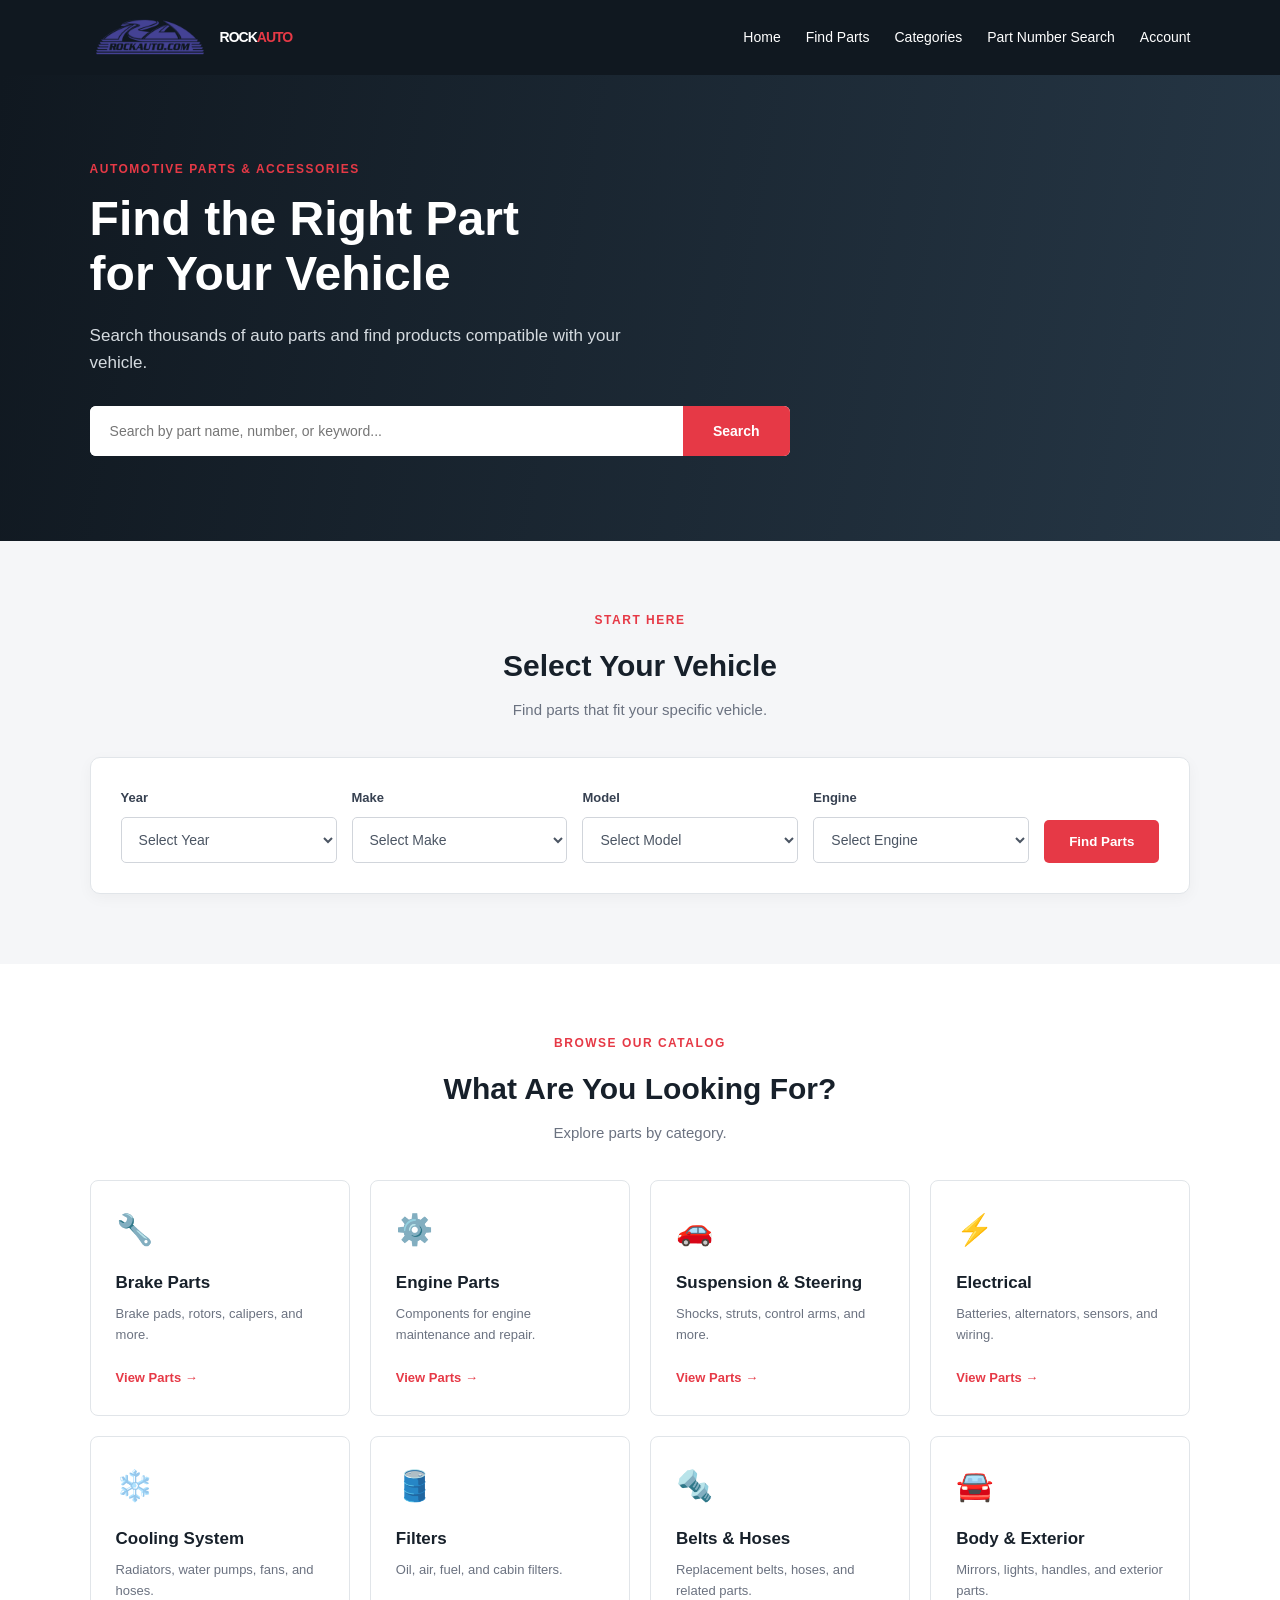
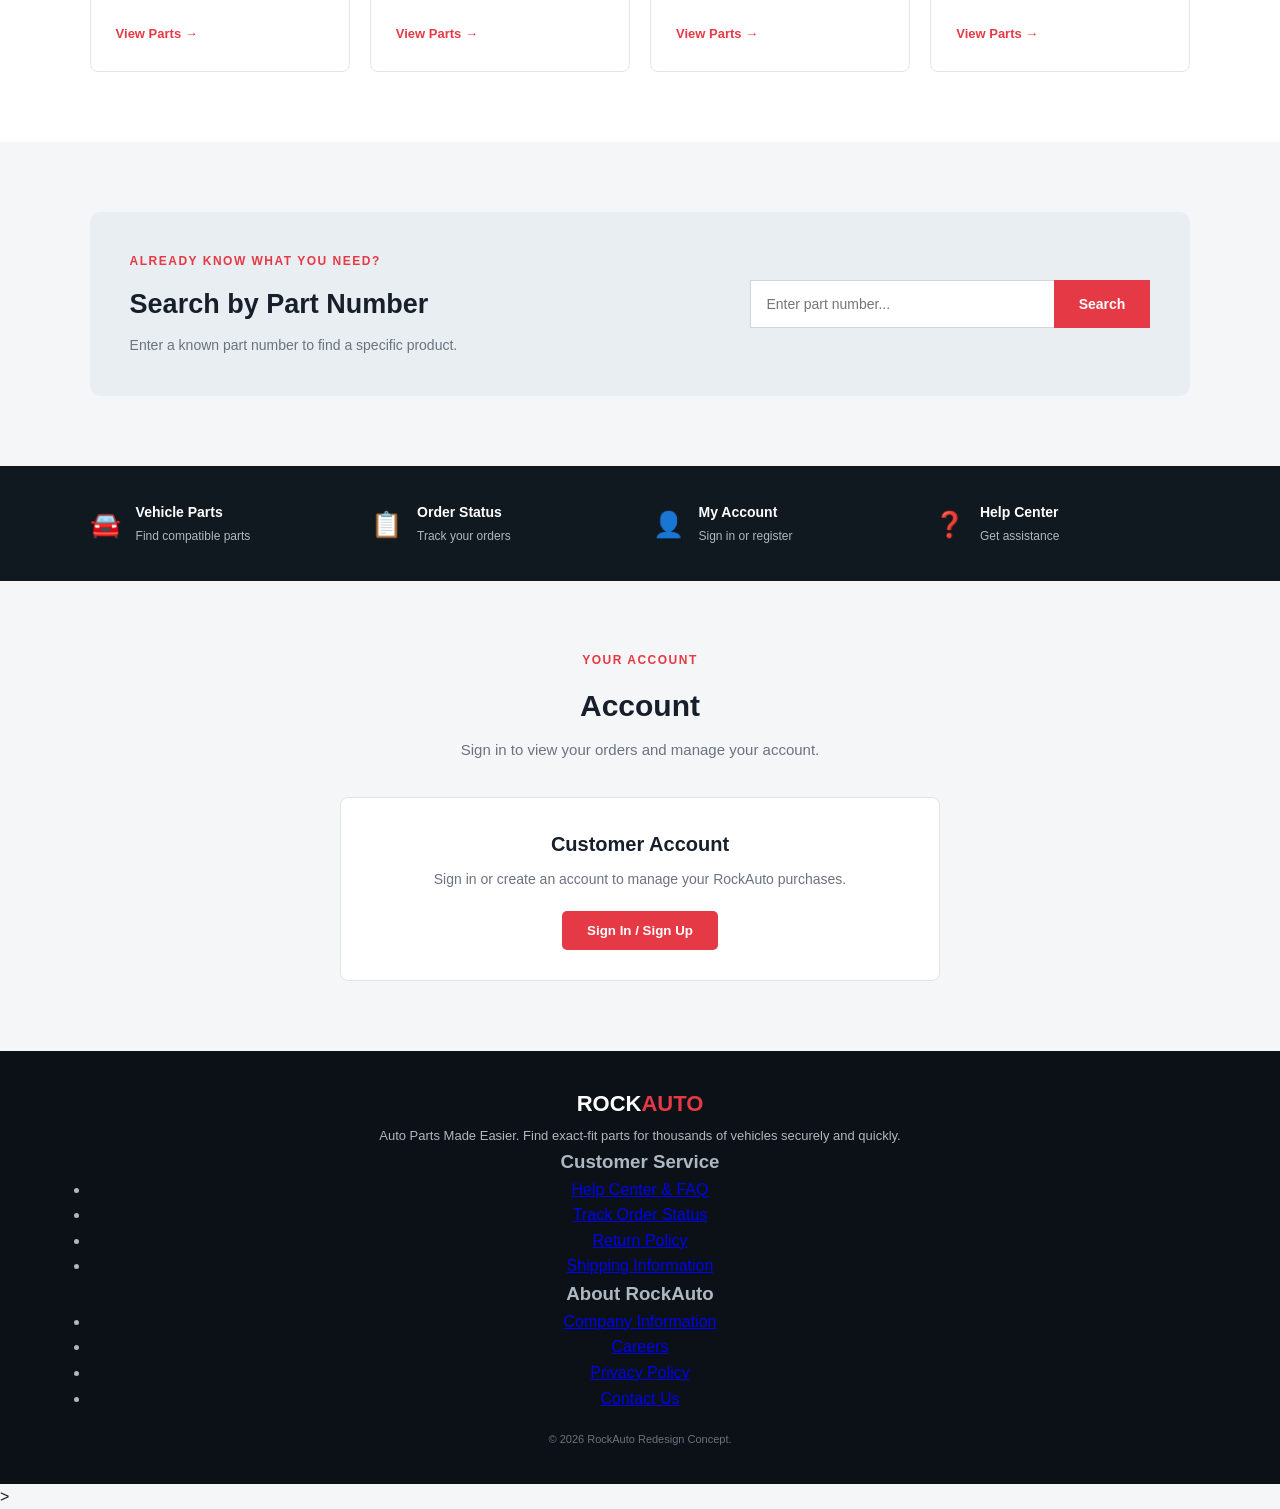
==== commit 4326793e: "Revise index.html layout and content Updated the structure and content of the index.html file, inclu" ====
--- a/index.html
+++ b/index.html
@@ -256,12 +256,42 @@
 </section>
 
 <footer>
-    <div class="footer-logo">
-        ROCK<span>AUTO</span>
-    </div>
-    <p>Auto Parts Made Easier.</p>
-    <p class="copyright">© 2026 RockAuto Redesign Concept. For educational purposes.</p>
+    <div class="footer-container">
+        
+        <div class="footer-column">
+            <div class="footer-logo">
+                ROCK<span>AUTO</span>
+            </div>
+            <p>Auto Parts Made Easier. Find exact-fit parts for thousands of vehicles securely and quickly.</p>
+        </div>
+
+        <div class="footer-column">
+            <h3>Customer Service</h3>
+            <ul>
+                <li><a href="#">Help Center & FAQ</a></li>
+                <li><a href="#">Track Order Status</a></li>
+                <li><a href="#">Return Policy</a></li>
+                <li><a href="#">Shipping Information</a></li>
+            </ul>
+        </div>
+
+        <div class="footer-column">
+            <h3>About RockAuto</h3>
+            <ul>
+                <li><a href="#">Company Information</a></li>
+                <li><a href="#">Careers</a></li>
+                <li><a href="#">Privacy Policy</a></li>
+                <li><a href="#">Contact Us</a></li>
+            </ul>
+        </div>
+
+    </div>
+
+    <div class="footer-bottom">
+        <p class="copyright">© 2026 RockAuto Redesign Concept.</p>
+    </div>
+    
 </footer>
 
 </body>
-</html>
+</html>>
--- a/style.css
+++ b/style.css
@@ -336,7 +336,7 @@
     font-size: 12px;
 }
 
-.footer {
+footer {
     background-color: #0b1116;
     color: #aeb8c2;
     text-align: center;
@@ -350,7 +350,7 @@
     margin-bottom: 5px;
 }
 
-.footer p {
+footer p {
     display: block;
     margin: 0;
     padding: 0;
@@ -358,7 +358,7 @@
     line-height: 1.6;
 }
 
-.footer .copyright {
+footer .copyright {
     display: block;
     margin-top: 20px;
     color: #6b7280;
@@ -764,3 +764,89 @@
     }
 
 }
+
+/* SIGN-IN And SIGN-Up */
+
+.auth-section {
+    display: flex;
+    justify-content: center;
+    align-items: center;
+    min-height: 75vh;
+}
+
+.auth-box {
+    background-color: white;
+    border: 1px solid #e1e5e9;
+    border-radius: 10px;
+    padding: 40px;
+    width: 100%;
+    max-width: 450px;
+    box-shadow: 0 4px 15px rgba(0, 0, 0, 0.04);
+    text-align: center;
+}
+
+.auth-box h2 {
+    font-size: 26px;
+    margin-bottom: 5px;
+    color: #17202a;
+}
+
+.auth-box p {
+    color: #6b7280;
+    font-size: 14px;
+    margin-bottom: 25px;
+}
+
+.input-group {
+    text-align: left;
+    margin-bottom: 20px;
+}
+
+.input-group label {
+    display: block;
+    font-size: 13px;
+    font-weight: bold;
+    margin-bottom: 8px;
+    color: #374151;
+}
+
+.input-group input {
+    width: 100%;
+    padding: 14px 15px;
+    border: 1px solid #d1d5db;
+    border-radius: 5px;
+    font-size: 14px;
+    outline: none;
+}
+
+.auth-button {
+    width: 100%;
+    background-color: #e63946;
+    color: white;
+    border: none;
+    padding: 15px;
+    border-radius: 5px;
+    font-size: 15px;
+    font-weight: bold;
+    cursor: pointer;
+    margin-top: 10px;
+}
+
+.auth-button:hover {
+    background-color: #c92f3c;
+}
+
+.auth-switch {
+    margin-top: 25px !important;
+    font-size: 13px !important;
+}
+
+.auth-switch a {
+    color: #e63946;
+    text-decoration: none;
+    font-weight: bold;
+}
+
+.auth-switch a:hover {
+    text-decoration: underline;
+}
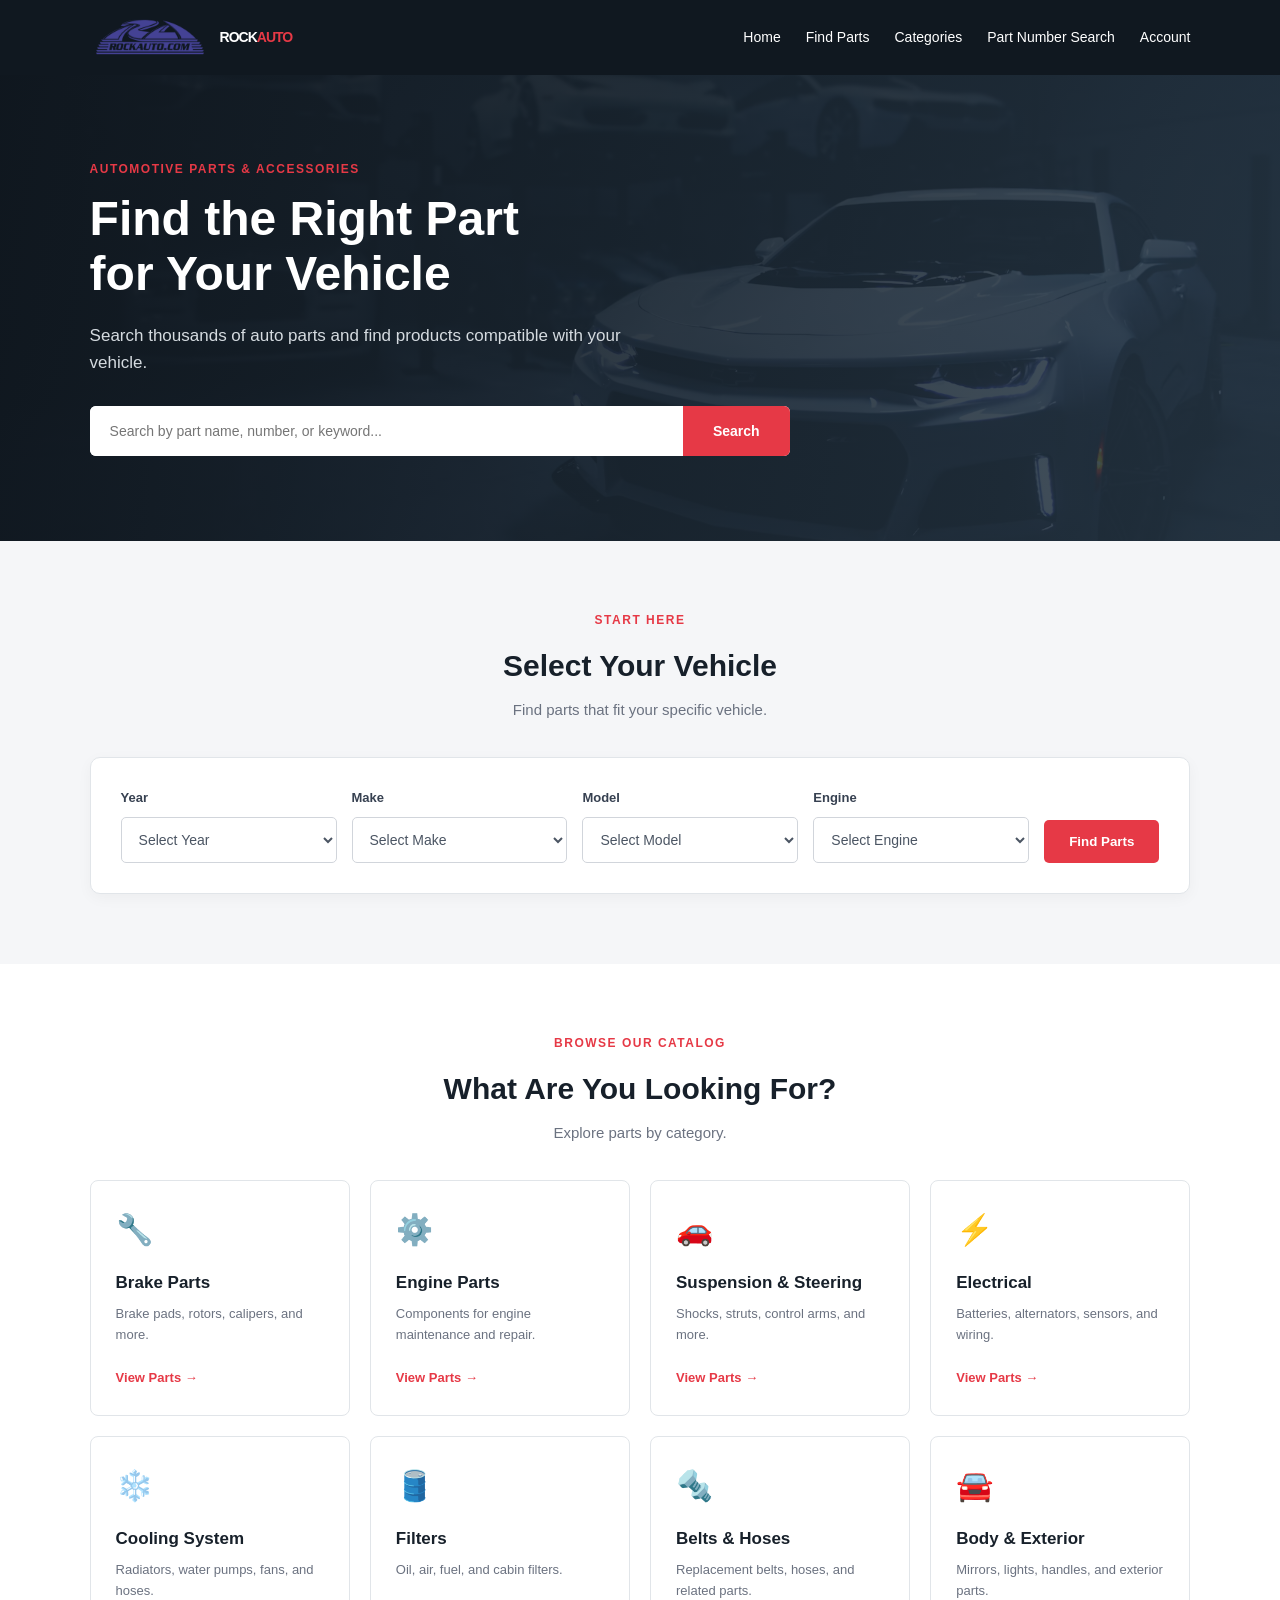
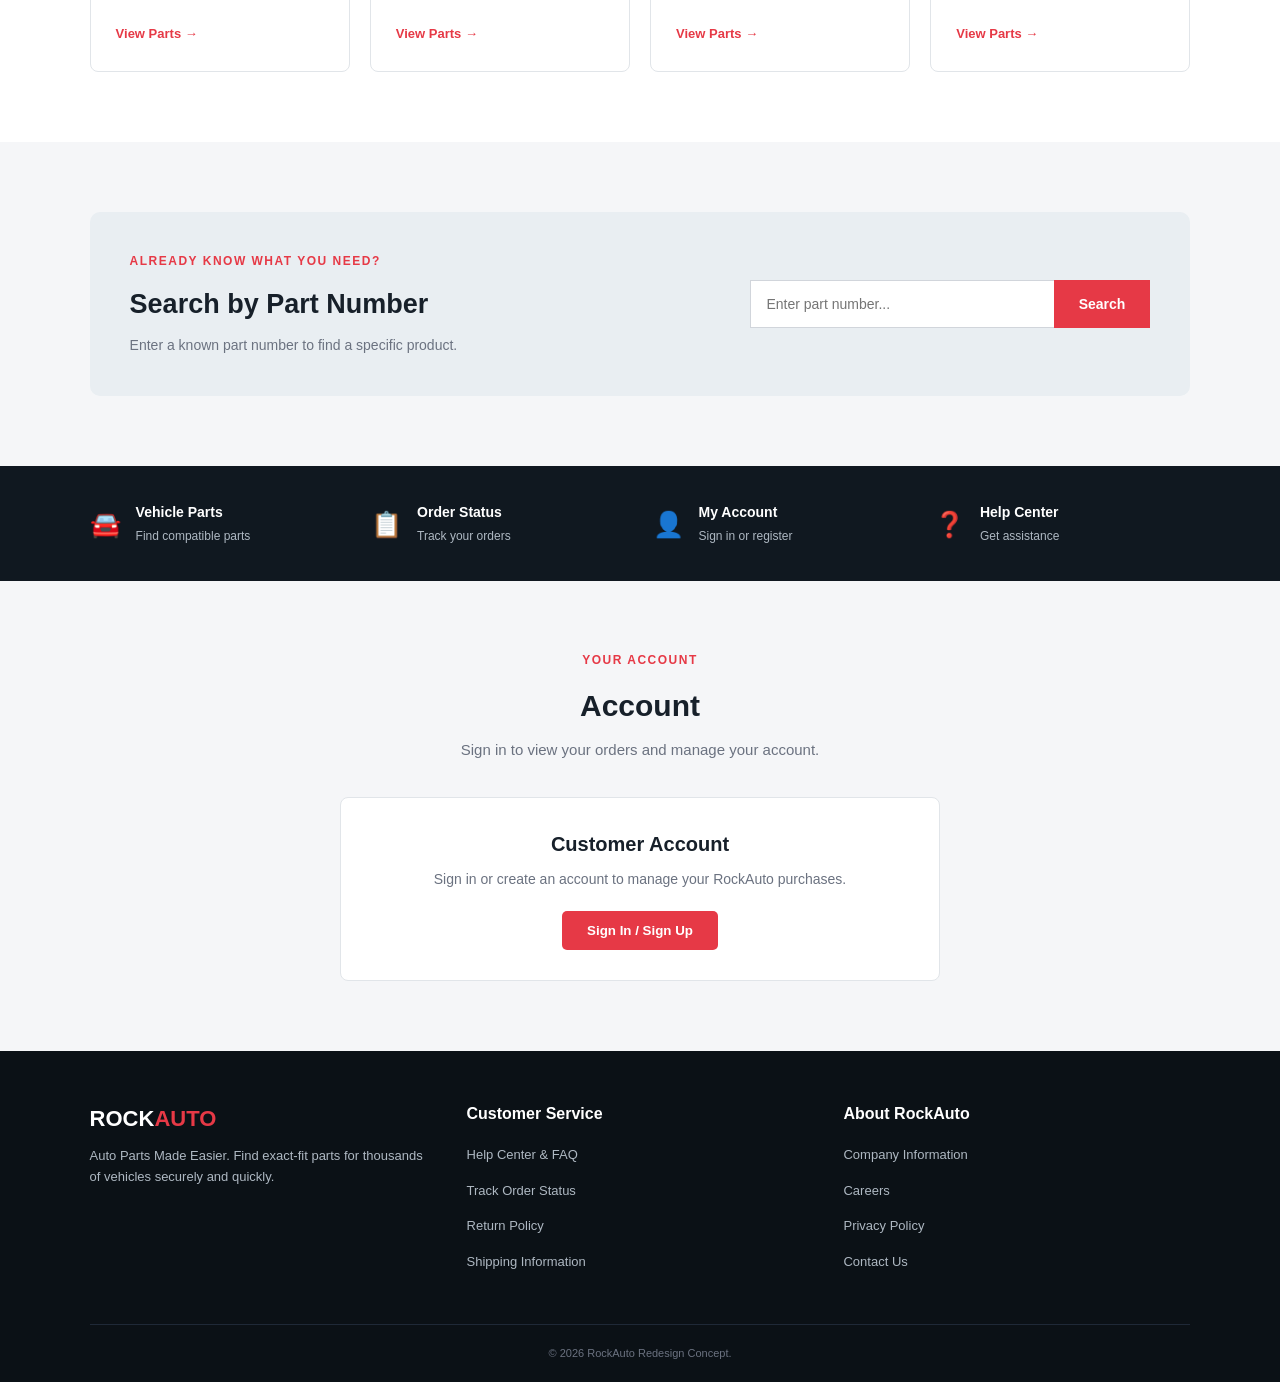
==== commit 42a17b70: "Fix HTML encoding issues in index.html" ====
--- a/index.html
+++ b/index.html
@@ -294,4 +294,4 @@
 </footer>
 
 </body>
-</html>>
+</html>
--- a/style.css
+++ b/style.css
@@ -24,6 +24,9 @@
     align-items: center;
     justify-content: space-between;
     gap: 25px;
+    position: sticky;
+    top: 0;
+    z-index: 1000;
 }
 
 .nav-container {
@@ -89,7 +92,7 @@
 /* HTML PAGE */
 
 .hero {
-    background: linear-gradient(100deg, #101820, #263746);
+    background: linear-gradient(100deg, rgba(16, 24, 32, 0.95), rgba(38, 55, 70, 0.85)), url('bg.avif') center/cover no-repeat;
     color: white;
     padding: 85px 7%;
 }
@@ -336,33 +339,74 @@
     font-size: 12px;
 }
 
+/* MULTI-COLUMN FOOTER */
 footer {
     background-color: #0b1116;
     color: #aeb8c2;
-    text-align: center;
-    padding: 35px 7%;
+    padding: 50px 7% 20px 7%;
+}
+
+.footer-container {
+    display: grid;
+    grid-template-columns: repeat(3, 1fr);
+    gap: 30px;
+    margin-bottom: 40px;
+    text-align: left;
 }
 
 .footer-logo {
     color: white;
     font-size: 22px;
     font-weight: bold;
-    margin-bottom: 5px;
-}
-
-footer p {
-    display: block;
-    margin: 0;
-    padding: 0;
+    margin-bottom: 10px;
+}
+
+.footer-column p {
     font-size: 13px;
     line-height: 1.6;
 }
 
-footer .copyright {
-    display: block;
-    margin-top: 20px;
+.footer-column h3 {
+    color: white;
+    font-size: 16px;
+    margin-bottom: 15px;
+}
+
+.footer-column ul {
+    list-style: none; 
+}
+
+.footer-column li {
+    margin-bottom: 10px;
+}
+
+.footer-column a {
+    color: #aeb8c2;
+    text-decoration: none;
+    font-size: 13px;
+    transition: color 0.3s;
+}
+
+.footer-column a:hover {
+    color: #e63946;
+}
+
+.footer-bottom {
+    text-align: center;
+    border-top: 1px solid #1f2937;
+    padding-top: 20px;
+}
+
+.footer-bottom .copyright {
     color: #6b7280;
     font-size: 11px;
+}
+
+@media (max-width: 768px) {
+    .footer-container {
+        grid-template-columns: 1fr;
+        text-align: center;
+    }
 }
 
 .account-box {
@@ -537,7 +581,7 @@
     border-radius: 8px;
     padding: 25px;
     position: sticky;
-    top: 20px;
+    top: 95px;
 }
 
 .cart-summary h3 {
@@ -850,3 +894,58 @@
 .auth-switch a:hover {
     text-decoration: underline;
 }
+
+
+/* TABLES FOR SHOP-PARTS */
+
+.specs-table {
+    width: 100%;
+    margin-bottom: 15px;
+    border: 1px solid #e1e5e9;
+    border-collapse: collapse; 
+}
+
+.specs-table th, .specs-table td {
+    padding: 8px 10px;
+    font-size: 11px;
+    text-align: left;
+    border-bottom: 1px solid #e1e5e9;
+}
+
+.specs-table th {
+    background-color: #f5f6f8;
+    color: #374151;
+    width: 45%; 
+}
+
+.specs-table td {
+    color: #6b7280;
+}
+
+/* CHECKOUT FLOW */
+
+.checkout-fieldset {
+    border: 1px solid #d1d5db;
+    border-radius: 5px;
+    padding: 20px;
+    margin-bottom: 25px;
+    background-color: white;
+}
+
+.checkout-legend {
+    font-weight: bold;
+    color: #e63946;
+    padding: 0 10px;
+    font-size: 14px;
+}
+
+.form-row {
+    display: flex;
+    gap: 15px;
+    margin-bottom: 15px;
+}
+
+.form-row .input-group {
+    flex: 1;
+    margin-bottom: 0;
+}
